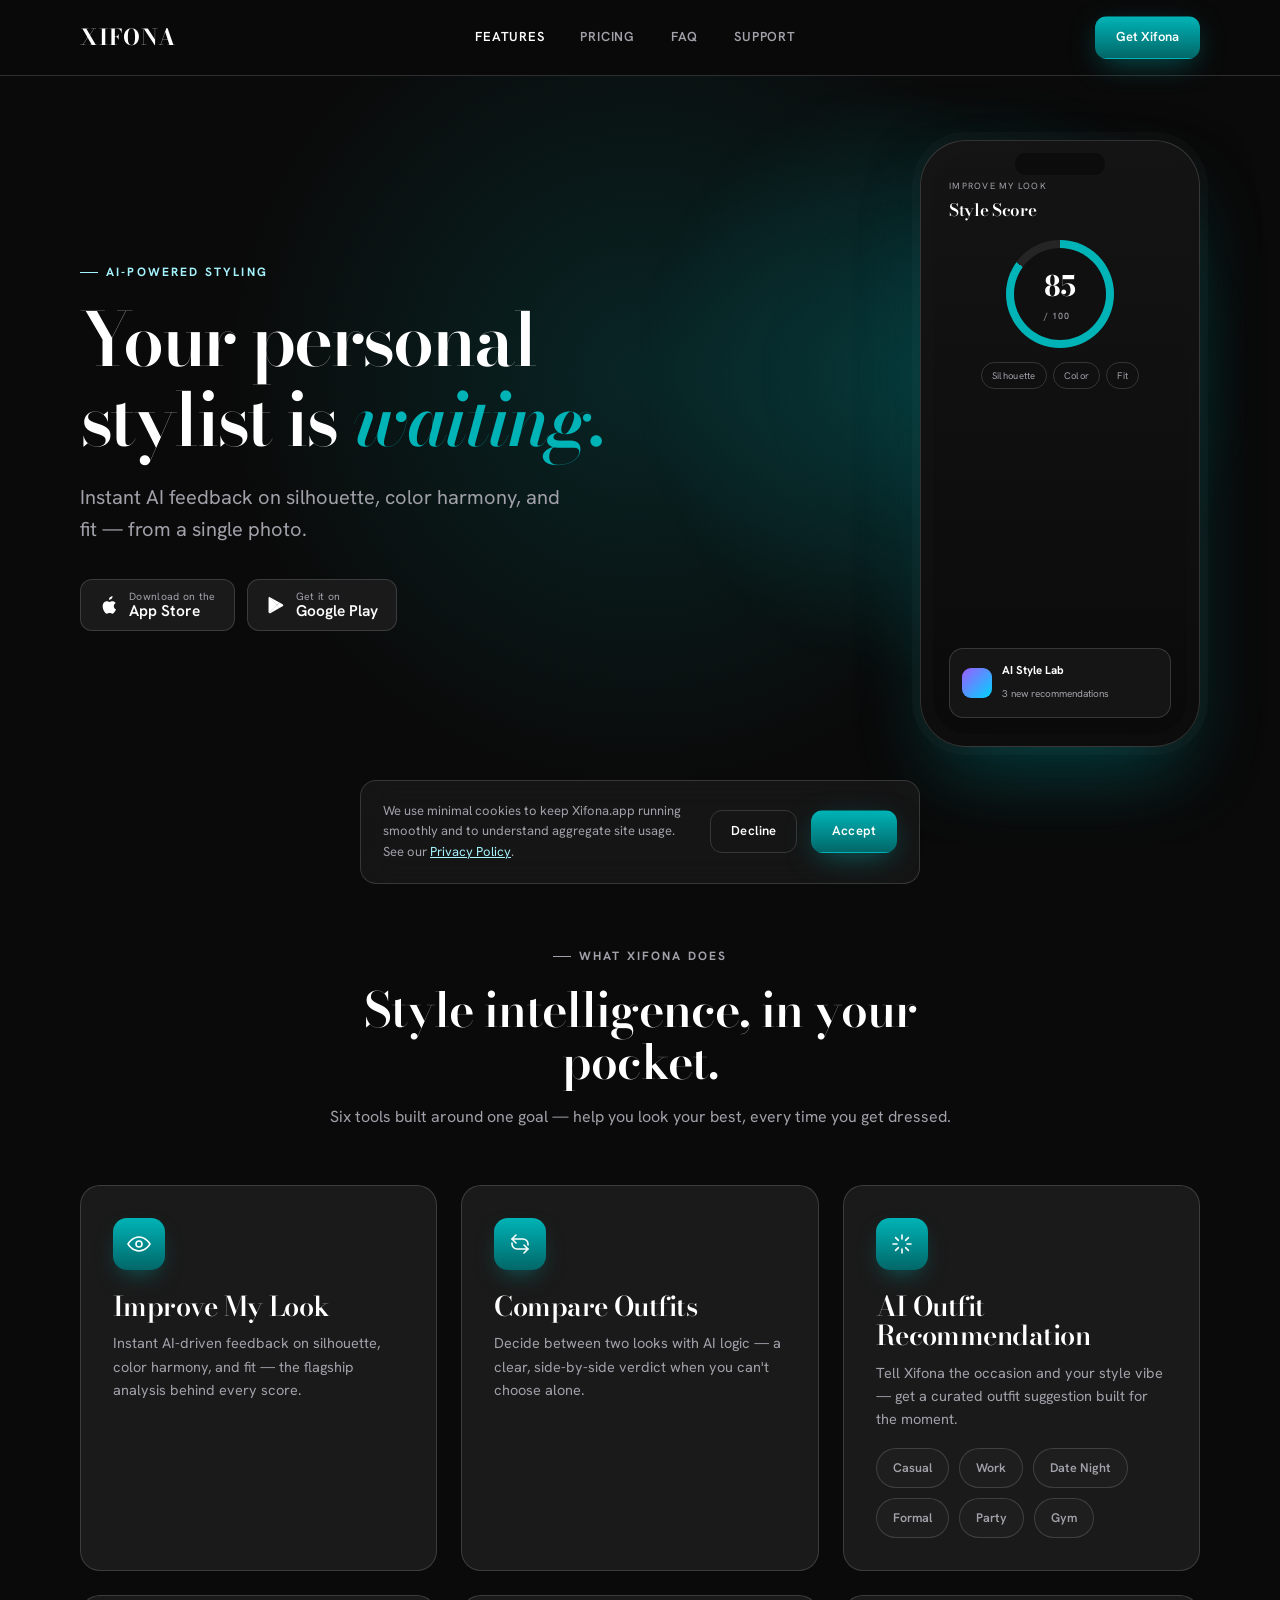
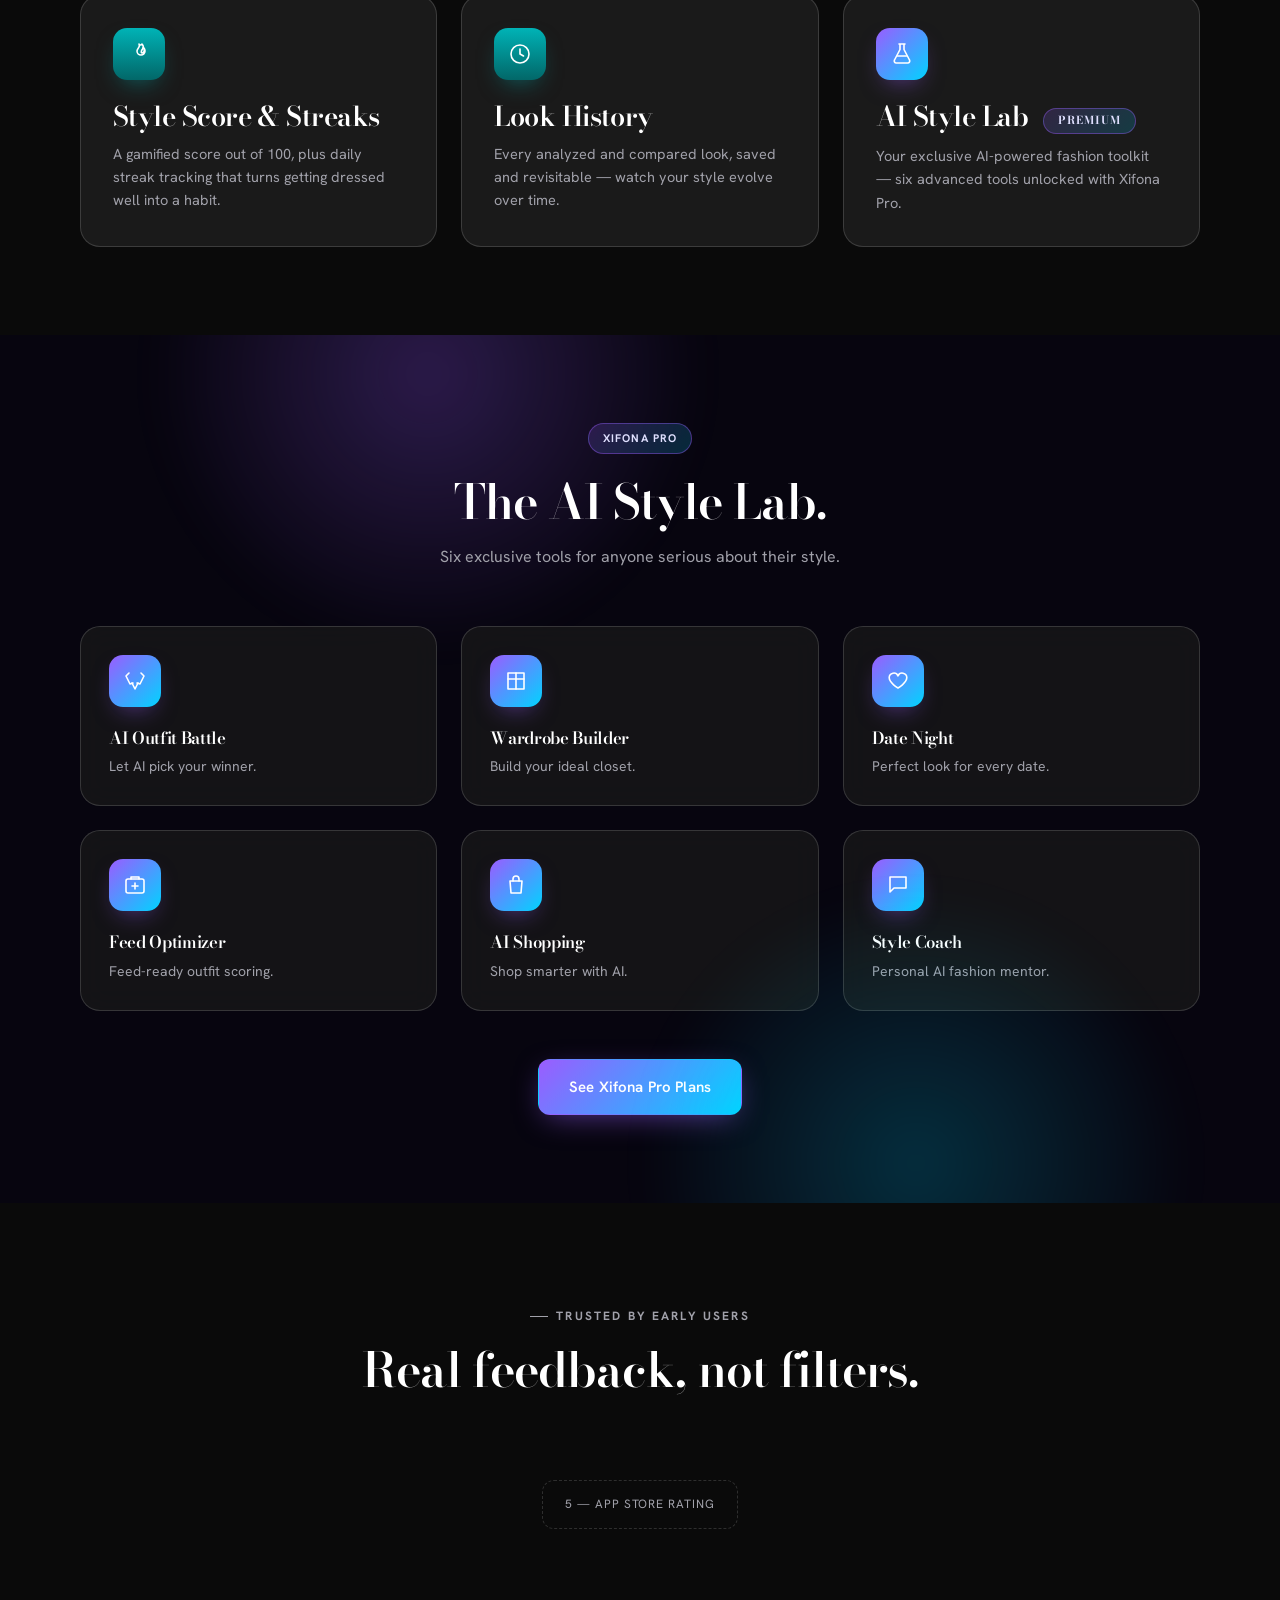
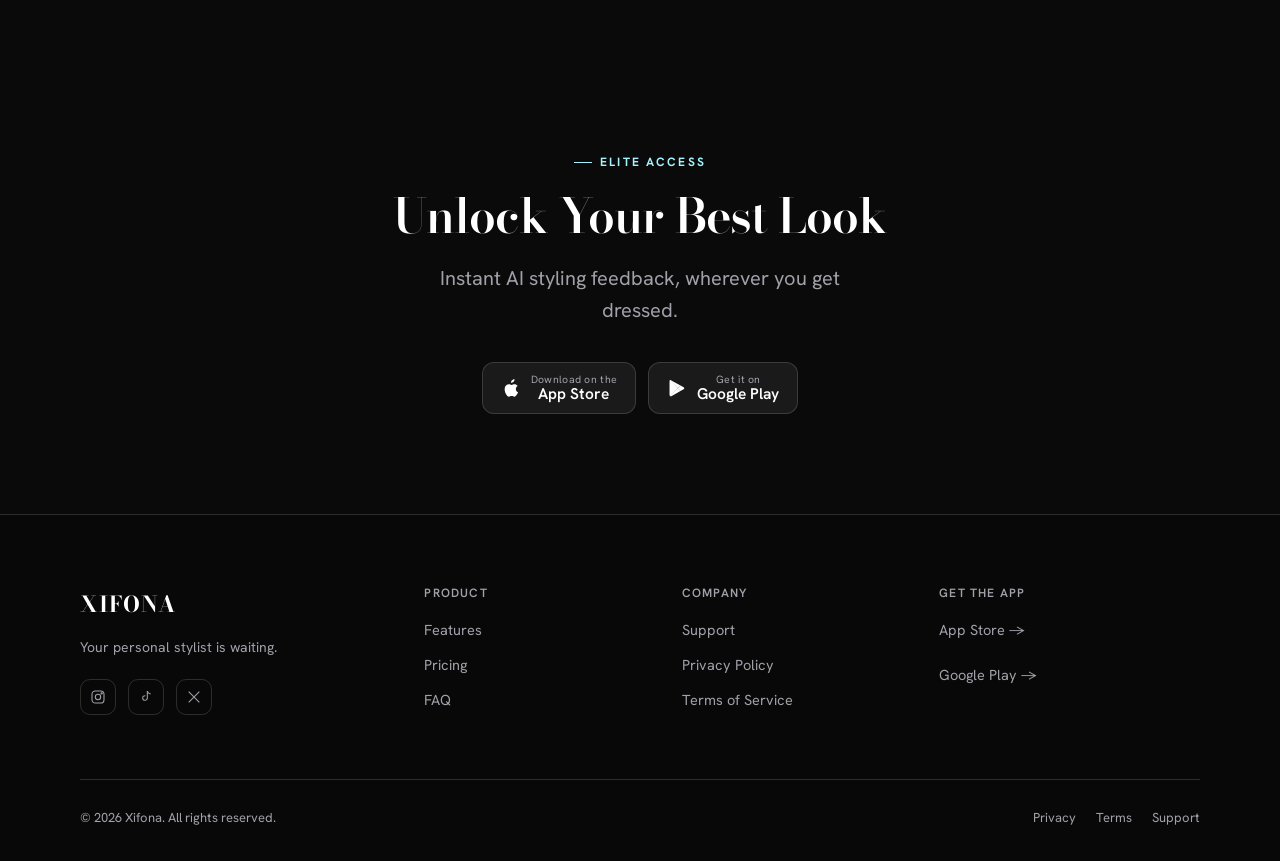
==== index.html @ 8d1175ef "first commit" ====
<!doctype html>
<html lang="en">
<head>
<meta charset="UTF-8">
<meta name="viewport" content="width=device-width, initial-scale=1">
<title>Xifona — Your AI Personal Stylist</title>
<meta name="description" content="Instant AI feedback on silhouette, color harmony, and fit — from a single photo. Compare outfits, get occasion-based recommendations, and unlock the AI Style Lab with Xifona.">
<link rel="canonical" href="https://www.xifona.app/">

<meta property="og:type" content="website">
<meta property="og:title" content="Xifona — Your AI Personal Stylist">
<meta property="og:description" content="Your personal stylist is waiting. Instant AI feedback on silhouette, color harmony, and fit — from a single photo.">
<meta property="og:url" content="https://www.xifona.app/">
<meta property="og:image" content="https://www.xifona.app/images/og-image.jpg">
<meta property="og:site_name" content="Xifona">
<meta name="twitter:card" content="summary_large_image">
<meta name="twitter:title" content="Xifona — Your AI Personal Stylist">
<meta name="twitter:description" content="Instant AI feedback on silhouette, color harmony, and fit — from a single photo.">
<meta name="twitter:image" content="https://www.xifona.app/images/og-image.jpg">

<link rel="icon" type="image/svg+xml" href="images/favicon.svg">
<link rel="manifest" href="site.webmanifest">
<meta name="theme-color" content="#0A0A0A">

<link rel="preconnect" href="https://fonts.googleapis.com">
<link rel="preconnect" href="https://fonts.gstatic.com" crossorigin>
<link href="https://fonts.googleapis.com/css2?family=Bodoni+Moda:ital,wght@0,500;0,600;0,700;1,500;1,600&amp;family=Hanken+Grotesk:wght@400;500;600;700&amp;display=swap" rel="stylesheet">
<link rel="stylesheet" href="css/style.css">

<!-- Analytics: set ANALYTICS_SNIPPET in .env, then run scripts/generate-config.js. -->
</head>
<body>
<a class="skip-link" href="#main">Skip to content</a>

<header class="site-header">
  <div class="container nav-inner">
    <a href="index.html" class="logo">XIFONA</a>
    <nav class="site-nav" aria-label="Primary">
      <a href="index.html#features" class="active">Features</a>
      <a href="pricing.html">Pricing</a>
      <a href="faq.html">FAQ</a>
      <a href="support.html">Support</a>
    </nav>
    <a href="pricing.html" class="btn btn-primary btn-small nav-cta">Get Xifona</a>
    <button class="nav-toggle" aria-label="Toggle menu" aria-expanded="false"><span></span></button>
  </div>
  <div class="mobile-menu" id="mobile-menu">
    <a href="index.html#features">Features</a>
    <a href="pricing.html">Pricing</a>
    <a href="faq.html">FAQ</a>
    <a href="support.html">Support</a>
    <a href="pricing.html" class="btn btn-primary btn-block">Get Xifona</a>
  </div>
</header>

<main id="main">

  <!-- HERO -->
  <section class="hero">
    <div class="container hero-grid">
      <div class="hero-copy">
        <p class="eyebrow">AI-Powered Styling</p>
        <h1>Your personal stylist is <em>waiting.</em></h1>
        <p class="lead">Instant AI feedback on silhouette, color harmony, and fit — from a single photo.</p>
        <div class="store-badges">
          <a href="[APP_STORE_URL]" data-cfg-href="APP_STORE_URL" class="store-badge" aria-label="Download on the App Store">
            <svg width="20" height="20" viewBox="0 0 24 24" fill="currentColor"><path d="M16.365 1.43c0 1.14-.416 2.06-1.25 2.94-.895.94-2.02 1.51-3.14 1.42-.144-1.09.37-2.24 1.19-3.06.83-.83 2.24-1.42 3.2-1.3zM20.5 17.24c-.44 1.02-.65 1.47-1.22 2.38-.79 1.26-1.9 2.83-3.28 2.85-1.23.02-1.55-.8-3.22-.79-1.67.01-2.02.81-3.25.79-1.38-.02-2.43-1.43-3.22-2.69-2.21-3.5-2.44-7.6-1.08-9.79.97-1.55 2.5-2.46 3.94-2.46 1.47 0 2.39.81 3.6.81 1.18 0 1.9-.81 3.6-.81 1.29 0 2.65.7 3.62 1.92-3.18 1.74-2.66 6.28.41 7.79z"/></svg>
            <span class="store-text"><small>Download on the</small><strong>App Store</strong></span>
          </a>
          <a href="[PLAY_STORE_URL]" data-cfg-href="PLAY_STORE_URL" class="store-badge" aria-label="Get it on Google Play">
            <svg width="20" height="20" viewBox="0 0 24 24" fill="currentColor"><path d="M3.6 2.3c-.35.35-.55.86-.55 1.5v16.4c0 .64.2 1.15.55 1.5l.1.09L13 12.5v-.3L3.7 2.21l-.1.09z"/><path d="M16.15 15.65l-3.15-3.15v-.3l3.15-3.15.07.04 3.73 2.12c1.07.6 1.07 1.6 0 2.2l-3.73 2.12-.07.12z"/><path d="M16.22 15.6L13 12.35 3.6 21.7c.35.37.93.42 1.58.05l11.04-6.15z"/><path d="M16.22 9.1L5.18 2.95c-.65-.37-1.23-.32-1.58.05l9.4 9.35 3.22-3.25z"/></svg>
            <span class="store-text"><small>Get it on</small><strong>Google Play</strong></span>
          </a>
        </div>
      </div>
      <div class="hero-visual">
        <div class="phone-glow"></div>
        <div class="phone-mock">
          <div class="phone-notch"></div>
          <div class="phone-screen">
            <p class="ps-label">Improve My Look</p>
            <h3 class="ps-title">Style Score</h3>
            <div class="score-ring">
              <div class="score-value">85<small>/ 100</small></div>
            </div>
            <div class="phone-tags">
              <span>Silhouette</span><span>Color</span><span>Fit</span>
            </div>
            <div class="phone-card-mini">
              <div class="chip-sm"></div>
              <div class="mini-text">
                <strong>AI Style Lab</strong>
                <span>3 new recommendations</span>
              </div>
            </div>
          </div>
        </div>
      </div>
    </div>
  </section>

  <!-- FEATURES -->
  <section id="features">
    <div class="container">
      <div class="section-head center">
        <p class="eyebrow muted" style="justify-content:center">What Xifona Does</p>
        <h2>Style intelligence, in your pocket.</h2>
        <p>Six tools built around one goal — help you look your best, every time you get dressed.</p>
      </div>

      <div class="grid cols-3">
        <div class="card reveal">
          <div class="chip" aria-hidden="true">
            <svg viewBox="0 0 24 24" fill="none" stroke="currentColor" stroke-width="1.6" stroke-linecap="round" stroke-linejoin="round"><path d="M1 12s4-7 11-7 11 7 11 7-4 7-11 7-11-7-11-7Z"/><circle cx="12" cy="12" r="3"/></svg>
          </div>
          <h3>Improve My Look</h3>
          <p>Instant AI-driven feedback on silhouette, color harmony, and fit — the flagship analysis behind every score.</p>
        </div>

        <div class="card reveal">
          <div class="chip" aria-hidden="true">
            <svg viewBox="0 0 24 24" fill="none" stroke="currentColor" stroke-width="1.6" stroke-linecap="round" stroke-linejoin="round"><path d="M8 3 4 7l4 4"/><path d="M4 7h11a5 5 0 0 1 5 5v1"/><path d="M16 21l4-4-4-4"/><path d="M20 17H9a5 5 0 0 1-5-5v-1"/></svg>
          </div>
          <h3>Compare Outfits</h3>
          <p>Decide between two looks with AI logic — a clear, side-by-side verdict when you can't choose alone.</p>
        </div>

        <div class="card reveal">
          <div class="chip" aria-hidden="true">
            <svg viewBox="0 0 24 24" fill="none" stroke="currentColor" stroke-width="1.6" stroke-linecap="round" stroke-linejoin="round"><path d="M12 3v4M12 17v4M3 12h4M17 12h4M5.6 5.6l2.8 2.8M15.6 15.6l2.8 2.8M5.6 18.4l2.8-2.8M15.6 8.4l2.8-2.8"/></svg>
          </div>
          <h3>AI Outfit Recommendation</h3>
          <p>Tell Xifona the occasion and your style vibe — get a curated outfit suggestion built for the moment.</p>
          <div class="pill-row">
            <span class="pill">Casual</span><span class="pill">Work</span><span class="pill">Date Night</span><span class="pill">Formal</span><span class="pill">Party</span><span class="pill">Gym</span>
          </div>
        </div>

        <div class="card reveal">
          <div class="chip" aria-hidden="true">
            <svg viewBox="0 0 24 24" fill="none" stroke="currentColor" stroke-width="1.6" stroke-linecap="round" stroke-linejoin="round"><path d="M12 2c2 3-2 4-2 7a4 4 0 0 0 8 0c0-1-.4-2-1-3 1 4-1 5-2 5s-1-2 .5-4c1-1.4 1-3.5-.5-5-1 1.5-3 1-3 0Z"/></svg>
          </div>
          <h3>Style Score &amp; Streaks</h3>
          <p>A gamified score out of 100, plus daily streak tracking that turns getting dressed well into a habit.</p>
        </div>

        <div class="card reveal">
          <div class="chip" aria-hidden="true">
            <svg viewBox="0 0 24 24" fill="none" stroke="currentColor" stroke-width="1.6" stroke-linecap="round" stroke-linejoin="round"><circle cx="12" cy="12" r="9"/><path d="M12 7v5l3.5 2"/></svg>
          </div>
          <h3>Look History</h3>
          <p>Every analyzed and compared look, saved and revisitable — watch your style evolve over time.</p>
        </div>

        <div class="card reveal">
          <div class="chip chip-premium" aria-hidden="true">
            <svg viewBox="0 0 24 24" fill="none" stroke="currentColor" stroke-width="1.6" stroke-linecap="round" stroke-linejoin="round"><path d="M9 2h6M10 2v5.5L4.5 18a2 2 0 0 0 1.8 3h11.4a2 2 0 0 0 1.8-3L14 7.5V2"/><path d="M7.5 14h9"/></svg>
          </div>
          <h3>AI Style Lab <span class="badge-pill" style="margin-left:8px;vertical-align:2px;">Premium</span></h3>
          <p>Your exclusive AI-powered fashion toolkit — six advanced tools unlocked with Xifona Pro.</p>
        </div>
      </div>
    </div>
  </section>

  <!-- STYLE LAB / PREMIUM TEASER -->
  <section class="section-void">
    <div class="container">
      <div class="section-head center">
        <span class="badge-pill">Xifona Pro</span>
        <h2 style="margin-top:22px;">The AI Style Lab.</h2>
        <p>Six exclusive tools for anyone serious about their style.</p>
      </div>

      <div class="grid cols-3">
        <div class="glass-card reveal">
          <div class="chip chip-premium" aria-hidden="true">
            <svg viewBox="0 0 24 24" fill="none" stroke="currentColor" stroke-width="1.6" stroke-linecap="round" stroke-linejoin="round"><path d="M6 4 3 7l4 8 3-1"/><path d="M18 4l3 3-4 8-3-1"/><path d="M9 14l3 6 3-6"/></svg>
          </div>
          <h4>AI Outfit Battle</h4>
          <p style="font-size:14px;margin-top:8px;">Let AI pick your winner.</p>
        </div>
        <div class="glass-card reveal">
          <div class="chip chip-premium" aria-hidden="true">
            <svg viewBox="0 0 24 24" fill="none" stroke="currentColor" stroke-width="1.6" stroke-linecap="round" stroke-linejoin="round"><path d="M4 4h16v16H4z"/><path d="M12 4v16M4 10h16"/></svg>
          </div>
          <h4>Wardrobe Builder</h4>
          <p style="font-size:14px;margin-top:8px;">Build your ideal closet.</p>
        </div>
        <div class="glass-card reveal">
          <div class="chip chip-premium" aria-hidden="true">
            <svg viewBox="0 0 24 24" fill="none" stroke="currentColor" stroke-width="1.6" stroke-linecap="round" stroke-linejoin="round"><path d="M20.8 8.6c0 5.4-8.8 10.4-8.8 10.4S3.2 14 3.2 8.6a4.6 4.6 0 0 1 8.8-1.8A4.6 4.6 0 0 1 20.8 8.6Z"/></svg>
          </div>
          <h4>Date Night</h4>
          <p style="font-size:14px;margin-top:8px;">Perfect look for every date.</p>
        </div>
        <div class="glass-card reveal">
          <div class="chip chip-premium" aria-hidden="true">
            <svg viewBox="0 0 24 24" fill="none" stroke="currentColor" stroke-width="1.6" stroke-linecap="round" stroke-linejoin="round"><rect x="3" y="6" width="18" height="14" rx="2"/><path d="M8 6V4h8v2M12 10v6M9 13h6"/></svg>
          </div>
          <h4>Feed Optimizer</h4>
          <p style="font-size:14px;margin-top:8px;">Feed-ready outfit scoring.</p>
        </div>
        <div class="glass-card reveal">
          <div class="chip chip-premium" aria-hidden="true">
            <svg viewBox="0 0 24 24" fill="none" stroke="currentColor" stroke-width="1.6" stroke-linecap="round" stroke-linejoin="round"><path d="M6 8h12l-1 12H7L6 8Z"/><path d="M9 8V6a3 3 0 0 1 6 0v2"/></svg>
          </div>
          <h4>AI Shopping</h4>
          <p style="font-size:14px;margin-top:8px;">Shop smarter with AI.</p>
        </div>
        <div class="glass-card reveal">
          <div class="chip chip-premium" aria-hidden="true">
            <svg viewBox="0 0 24 24" fill="none" stroke="currentColor" stroke-width="1.6" stroke-linecap="round" stroke-linejoin="round"><path d="M4 4h16v11H8l-4 4V4Z"/></svg>
          </div>
          <h4>Style Coach</h4>
          <p style="font-size:14px;margin-top:8px;">Personal AI fashion mentor.</p>
        </div>
      </div>

      <div class="text-center" style="margin-top:48px;">
        <a href="pricing.html" class="btn btn-premium">See Xifona Pro Plans</a>
      </div>
    </div>
  </section>

  <!-- SOCIAL PROOF -->
  <section>
    <div class="container">
      <div class="section-head center">
        <p class="eyebrow muted" style="justify-content:center">Trusted By Early Users</p>
        <h2>Real feedback, not filters.</h2>
      </div>
      <div class="proof-strip">
        <div class="proof-placeholder" data-cfg-hide-if-empty="RATING"><span data-cfg-text="RATING">[RATING]</span> — App Store rating</div>
        <div class="proof-placeholder" data-cfg-hide-if-empty="PRESS_LOGOS"><span data-cfg-text="PRESS_LOGOS">[PRESS_LOGOS]</span> — as featured in</div>
        <div class="proof-placeholder" data-cfg-hide-if-empty="TESTIMONIALS"><span data-cfg-text="TESTIMONIALS">[TESTIMONIALS]</span> — coming soon</div>
      </div>
    </div>
  </section>

  <!-- FINAL CTA -->
  <section class="cta-band">
    <div class="container">
      <p class="eyebrow" style="justify-content:center">Elite Access</p>
      <h2>Unlock Your Best Look</h2>
      <p class="lead">Instant AI styling feedback, wherever you get dressed.</p>
      <div class="store-badges">
        <a href="[APP_STORE_URL]" data-cfg-href="APP_STORE_URL" class="store-badge" aria-label="Download on the App Store">
          <svg width="20" height="20" viewBox="0 0 24 24" fill="currentColor"><path d="M16.365 1.43c0 1.14-.416 2.06-1.25 2.94-.895.94-2.02 1.51-3.14 1.42-.144-1.09.37-2.24 1.19-3.06.83-.83 2.24-1.42 3.2-1.3zM20.5 17.24c-.44 1.02-.65 1.47-1.22 2.38-.79 1.26-1.9 2.83-3.28 2.85-1.23.02-1.55-.8-3.22-.79-1.67.01-2.02.81-3.25.79-1.38-.02-2.43-1.43-3.22-2.69-2.21-3.5-2.44-7.6-1.08-9.79.97-1.55 2.5-2.46 3.94-2.46 1.47 0 2.39.81 3.6.81 1.18 0 1.9-.81 3.6-.81 1.29 0 2.65.7 3.62 1.92-3.18 1.74-2.66 6.28.41 7.79z"/></svg>
          <span class="store-text"><small>Download on the</small><strong>App Store</strong></span>
        </a>
        <a href="[PLAY_STORE_URL]" data-cfg-href="PLAY_STORE_URL" class="store-badge" aria-label="Get it on Google Play">
          <svg width="20" height="20" viewBox="0 0 24 24" fill="currentColor"><path d="M3.6 2.3c-.35.35-.55.86-.55 1.5v16.4c0 .64.2 1.15.55 1.5l.1.09L13 12.5v-.3L3.7 2.21l-.1.09z"/><path d="M16.15 15.65l-3.15-3.15v-.3l3.15-3.15.07.04 3.73 2.12c1.07.6 1.07 1.6 0 2.2l-3.73 2.12-.07.12z"/><path d="M16.22 15.6L13 12.35 3.6 21.7c.35.37.93.42 1.58.05l11.04-6.15z"/><path d="M16.22 9.1L5.18 2.95c-.65-.37-1.23-.32-1.58.05l9.4 9.35 3.22-3.25z"/></svg>
          <span class="store-text"><small>Get it on</small><strong>Google Play</strong></span>
        </a>
      </div>
    </div>
  </section>

</main>

<footer class="site-footer">
  <div class="container">
    <div class="footer-grid">
      <div class="footer-brand">
        <span class="logo">XIFONA</span>
        <p>Your personal stylist is waiting.</p>
        <div class="social-icons">
          <a href="[INSTAGRAM_URL]" data-cfg-href="INSTAGRAM_URL" aria-label="Instagram"><svg width="16" height="16" viewBox="0 0 24 24" fill="none" stroke="currentColor" stroke-width="1.6"><rect x="3" y="3" width="18" height="18" rx="5"/><circle cx="12" cy="12" r="4"/><circle cx="17.5" cy="6.5" r="1"/></svg></a>
          <a href="[TIKTOK_URL]" data-cfg-href="TIKTOK_URL" aria-label="TikTok"><svg width="16" height="16" viewBox="0 0 24 24" fill="none" stroke="currentColor" stroke-width="1.6"><path d="M14 3v10.5a3.5 3.5 0 1 1-3-3.46"/><path d="M14 3c.5 2.5 2 4 5 4.5"/></svg></a>
          <a href="[X_URL]" data-cfg-href="X_URL" aria-label="X"><svg width="16" height="16" viewBox="0 0 24 24" fill="none" stroke="currentColor" stroke-width="1.6"><path d="M4 4l16 16M20 4 4 20"/></svg></a>
        </div>
      </div>
      <div class="footer-col">
        <h4>Product</h4>
        <a href="index.html#features">Features</a>
        <a href="pricing.html">Pricing</a>
        <a href="faq.html">FAQ</a>
      </div>
      <div class="footer-col">
        <h4>Company</h4>
        <a href="support.html">Support</a>
        <a href="privacy.html">Privacy Policy</a>
        <a href="terms.html">Terms of Service</a>
      </div>
      <div class="footer-col">
        <h4>Get The App</h4>
        <div class="footer-store">
          <a href="[APP_STORE_URL]" data-cfg-href="APP_STORE_URL">App Store &rarr;</a>
          <a href="[PLAY_STORE_URL]" data-cfg-href="PLAY_STORE_URL">Google Play &rarr;</a>
        </div>
      </div>
    </div>
    <div class="footer-bottom">
      <p>&copy; 2026 Xifona. All rights reserved.</p>
      <div class="footer-legal-links">
        <a href="privacy.html">Privacy</a>
        <a href="terms.html">Terms</a>
        <a href="support.html">Support</a>
      </div>
    </div>
  </div>
</footer>

<div class="cookie-banner" role="dialog" aria-label="Cookie consent">
  <p>We use minimal cookies to keep Xifona.app running smoothly and to understand aggregate site usage. See our <a href="privacy.html" style="color:var(--accent-cyan);text-decoration:underline;">Privacy Policy</a>.</p>
  <div class="btn-row">
    <button class="btn btn-ghost btn-small" data-cookie-action="declined">Decline</button>
    <button class="btn btn-primary btn-small" data-cookie-action="accepted">Accept</button>
  </div>
</div>

<script src="js/config.js"></script>
<script src="js/main.js"></script>
</body>
</html>
---- css/style.css ----
/* ==========================================================================
   Xifona — design tokens
   ========================================================================== */
:root {
  --bg: #0A0A0A;
  --surface: #1A1A1A;
  --surface-high: #2A2A2A;
  --text-primary: #FFFFFF;
  --text-secondary: #A1A1AA;
  --accent-cyan: #A5F3FC;
  --accent-silver: #C0C0C4;
  --tertiary: #E0E0FF;
  --border: rgba(255, 255, 255, 0.15);
  --error: #FFB4AB;
  --glass: rgba(26, 26, 26, 0.70);
  --btn-start: #00B3B6;
  --btn-end: #026768;
  --neon-purple: #9B5CFF;
  --electric-blue: #00D4FF;
  --deep-void: #07050F;

  --font-display: "Bodoni Moda", "Times New Roman", serif;
  --font-body: "Hanken Grotesk", -apple-system, BlinkMacSystemFont, "Segoe UI", sans-serif;

  --radius-card: 20px;
  --radius-btn: 12px;
  --radius-chip: 14px;

  --container-max: 1200px;
  --header-h: 76px;
}

/* ==========================================================================
   Reset
   ========================================================================== */
*, *::before, *::after { box-sizing: border-box; }
html { scroll-behavior: smooth; }
body, h1, h2, h3, h4, p, figure, blockquote, dl, dd, ul, ol { margin: 0; }
ul[class], ol[class] { list-style: none; padding: 0; }
img, picture, svg { display: block; max-width: 100%; }
input, button, textarea, select { font: inherit; color: inherit; }
button { cursor: pointer; }
a { color: inherit; text-decoration: none; }

@media (prefers-reduced-motion: reduce) {
  html { scroll-behavior: auto; }
  *, *::before, *::after {
    animation-duration: 0.01ms !important;
    animation-iteration-count: 1 !important;
    transition-duration: 0.01ms !important;
    scroll-behavior: auto !important;
  }
}

body {
  background: var(--bg);
  color: var(--text-primary);
  font-family: var(--font-body);
  font-size: 16px;
  line-height: 1.6;
  -webkit-font-smoothing: antialiased;
  overflow-x: hidden;
}

::selection { background: var(--btn-start); color: #05130f; }

a:focus-visible,
button:focus-visible,
input:focus-visible,
textarea:focus-visible {
  outline: 2px solid var(--accent-cyan);
  outline-offset: 3px;
  border-radius: 4px;
}

.container {
  width: 100%;
  max-width: var(--container-max);
  margin-inline: auto;
  padding-inline: 24px;
}

@media (min-width: 768px) {
  .container { padding-inline: 40px; }
}

.visually-hidden {
  position: absolute;
  width: 1px; height: 1px;
  padding: 0; margin: -1px;
  overflow: hidden;
  clip: rect(0, 0, 0, 0);
  white-space: nowrap;
  border: 0;
}

.skip-link {
  position: absolute;
  left: 16px; top: -60px;
  background: var(--surface-high);
  color: var(--text-primary);
  padding: 10px 18px;
  border-radius: 8px;
  z-index: 1000;
  transition: top 0.2s ease;
}
.skip-link:focus { top: 16px; }

/* ==========================================================================
   Typography
   ========================================================================== */
h1, h2, h3, h4 {
  font-family: var(--font-display);
  font-weight: 600;
  line-height: 1.08;
  letter-spacing: -0.02em;
  color: var(--text-primary);
}

h1 { font-size: clamp(2.6rem, 6vw, 4.6rem); letter-spacing: -0.03em; }
h2 { font-size: clamp(2rem, 4.2vw, 3rem); }
h3 { font-size: clamp(1.3rem, 2.2vw, 1.7rem); font-weight: 600; }
h4 { font-size: 1.05rem; font-weight: 600; }

em, i.italic { font-style: italic; color: var(--btn-start); }

p { color: var(--text-secondary); }
p.lead { font-size: clamp(1.05rem, 1.6vw, 1.25rem); color: var(--text-secondary); }

.eyebrow {
  display: inline-flex;
  align-items: center;
  gap: 8px;
  font-family: var(--font-body);
  font-size: 12px;
  font-weight: 700;
  letter-spacing: 0.18em;
  text-transform: uppercase;
  color: var(--accent-cyan);
  margin-bottom: 18px;
}
.eyebrow::before {
  content: "";
  width: 18px; height: 1px;
  background: var(--accent-cyan);
  display: inline-block;
}
.eyebrow.muted { color: var(--text-secondary); }
.eyebrow.muted::before { background: var(--text-secondary); }

.section-head { max-width: 640px; margin-bottom: 56px; }
.section-head.center { margin-inline: auto; text-align: center; }
.section-head p { margin-top: 16px; }

/* ==========================================================================
   Buttons
   ========================================================================== */
.btn {
  display: inline-flex;
  align-items: center;
  justify-content: center;
  gap: 8px;
  padding: 15px 30px;
  border-radius: var(--radius-btn);
  font-family: var(--font-body);
  font-weight: 600;
  font-size: 15px;
  letter-spacing: 0.01em;
  border: 1px solid transparent;
  transition: transform 0.2s ease, box-shadow 0.2s ease, background 0.2s ease, border-color 0.2s ease;
  white-space: nowrap;
}

.btn-primary {
  background: linear-gradient(180deg, var(--btn-start) 0%, var(--btn-end) 100%);
  color: #FFFFFF;
  box-shadow: 0 8px 30px -8px rgba(0, 179, 182, 0.55);
}
.btn-primary:hover { transform: translateY(-2px); box-shadow: 0 12px 36px -6px rgba(0, 179, 182, 0.7); }

.btn-ghost {
  background: transparent;
  border-color: var(--border);
  color: var(--text-primary);
}
.btn-ghost:hover { border-color: var(--accent-silver); background: rgba(255,255,255,0.04); }

.btn-premium {
  background: linear-gradient(135deg, var(--neon-purple) 0%, var(--electric-blue) 100%);
  color: #FFFFFF;
  box-shadow: 0 8px 30px -8px rgba(155, 92, 255, 0.55);
}
.btn-premium:hover { transform: translateY(-2px); box-shadow: 0 12px 36px -6px rgba(0, 212, 255, 0.6); }

.btn-small { padding: 10px 20px; font-size: 13px; }
.btn-block { width: 100%; }

.btn-row {
  display: flex;
  flex-wrap: wrap;
  gap: 14px;
  align-items: center;
}

/* Store badges */
.store-badges {
  display: flex;
  flex-wrap: wrap;
  gap: 12px;
  margin-top: 8px;
}
.store-badge {
  display: inline-flex;
  align-items: center;
  gap: 10px;
  padding: 10px 18px;
  background: var(--surface);
  border: 1px solid var(--border);
  border-radius: 12px;
  transition: border-color 0.2s ease, transform 0.2s ease;
}
.store-badge:hover { border-color: var(--accent-silver); transform: translateY(-2px); }
.store-badge svg { flex-shrink: 0; }
.store-badge .store-text { display: flex; flex-direction: column; line-height: 1.15; }
.store-badge .store-text small { font-size: 10.5px; color: var(--text-secondary); letter-spacing: 0.03em; }
.store-badge .store-text strong { font-size: 15.5px; font-weight: 600; font-family: var(--font-body); color: var(--text-primary); }

/* ==========================================================================
   Header / Nav
   ========================================================================== */
.site-header {
  position: sticky;
  top: 0;
  z-index: 500;
  height: var(--header-h);
  display: flex;
  align-items: center;
  background: rgba(10, 10, 10, 0.72);
  backdrop-filter: blur(16px) saturate(140%);
  -webkit-backdrop-filter: blur(16px) saturate(140%);
  border-bottom: 1px solid var(--border);
}

.nav-inner {
  display: flex;
  align-items: center;
  justify-content: space-between;
  gap: 24px;
}

.logo {
  font-family: var(--font-display);
  font-size: 22px;
  font-weight: 700;
  letter-spacing: 0.04em;
  color: var(--text-primary);
}

.site-nav {
  display: none;
  align-items: center;
  gap: 36px;
}
.site-nav a {
  font-size: 13px;
  font-weight: 600;
  letter-spacing: 0.06em;
  text-transform: uppercase;
  color: var(--text-secondary);
  transition: color 0.2s ease;
}
.site-nav a:hover, .site-nav a.active { color: var(--text-primary); }

.nav-cta { display: none; }

.nav-toggle {
  display: flex;
  align-items: center;
  justify-content: center;
  width: 40px; height: 40px;
  background: transparent;
  border: 1px solid var(--border);
  border-radius: 10px;
  position: relative;
}
.nav-toggle span,
.nav-toggle span::before,
.nav-toggle span::after {
  content: "";
  display: block;
  width: 18px; height: 1.5px;
  background: var(--text-primary);
  position: relative;
  transition: transform 0.25s ease, opacity 0.25s ease;
}
.nav-toggle span::before { position: absolute; top: -6px; }
.nav-toggle span::after { position: absolute; top: 6px; }
.nav-toggle[aria-expanded="true"] span { background: transparent; }
.nav-toggle[aria-expanded="true"] span::before { transform: translateY(6px) rotate(45deg); }
.nav-toggle[aria-expanded="true"] span::after { transform: translateY(-6px) rotate(-45deg); }

.mobile-menu {
  position: fixed;
  inset: var(--header-h) 0 0 0;
  background: rgba(10, 10, 10, 0.98);
  backdrop-filter: blur(20px);
  z-index: 490;
  display: flex;
  flex-direction: column;
  padding: 32px 24px;
  gap: 8px;
  transform: translateY(-8px);
  opacity: 0;
  pointer-events: none;
  transition: opacity 0.25s ease, transform 0.25s ease;
}
.mobile-menu.open { opacity: 1; transform: translateY(0); pointer-events: auto; }
.mobile-menu a {
  padding: 16px 4px;
  border-bottom: 1px solid var(--border);
  font-size: 17px;
  font-weight: 600;
  color: var(--text-primary);
}
.mobile-menu .btn { margin-top: 20px; }

@media (min-width: 900px) {
  .site-nav { display: flex; }
  .nav-cta { display: inline-flex; }
  .nav-toggle { display: none; }
  .mobile-menu { display: none; }
}

/* ==========================================================================
   Hero
   ========================================================================== */
.hero {
  position: relative;
  padding: 64px 0 96px;
  overflow: hidden;
}
.hero::before {
  content: "";
  position: absolute;
  top: -20%; left: 50%;
  width: 900px; height: 900px;
  transform: translateX(-50%);
  background: radial-gradient(circle, rgba(0, 179, 182, 0.16) 0%, rgba(0, 179, 182, 0) 65%);
  pointer-events: none;
}

.hero-grid {
  position: relative;
  display: grid;
  gap: 56px;
  align-items: center;
}

.hero-copy h1 { margin-bottom: 22px; }
.hero-copy p.lead { max-width: 480px; margin-bottom: 34px; }

.hero-visual { position: relative; display: flex; justify-content: center; }

@media (min-width: 960px) {
  .hero-grid { grid-template-columns: 1fr 0.9fr; gap: 40px; }
  .hero-visual { justify-content: flex-end; }
}

/* Phone mockup */
.phone-mock {
  position: relative;
  width: 280px;
  aspect-ratio: 9 / 19.5;
  background: linear-gradient(160deg, #151515, #0c0c0c);
  border-radius: 46px;
  border: 1px solid var(--border);
  padding: 12px;
  box-shadow:
    0 0 0 8px rgba(255,255,255,0.02),
    0 40px 80px -20px rgba(0, 179, 182, 0.35),
    0 20px 60px -10px rgba(0,0,0,0.6);
}
.phone-mock .phone-notch {
  position: absolute;
  top: 12px; left: 50%;
  transform: translateX(-50%);
  width: 90px; height: 22px;
  background: #0c0c0c;
  border-radius: 14px;
  z-index: 3;
}
.phone-screen {
  width: 100%; height: 100%;
  background: linear-gradient(180deg, #141414 0%, #0a0a0a 100%);
  border-radius: 34px;
  overflow: hidden;
  position: relative;
  display: flex;
  flex-direction: column;
  padding: 26px 16px 16px;
}
.phone-screen .ps-label {
  font-size: 9px;
  letter-spacing: 0.14em;
  text-transform: uppercase;
  color: var(--text-secondary);
  margin-bottom: 8px;
}
.phone-screen .ps-title {
  font-family: var(--font-display);
  font-size: 17px;
  margin-bottom: 14px;
}
.score-ring {
  width: 108px; height: 108px;
  border-radius: 50%;
  margin: 6px auto 14px;
  display: flex;
  align-items: center;
  justify-content: center;
  background: conic-gradient(var(--btn-start) 0deg 306deg, rgba(255,255,255,0.08) 306deg 360deg);
  position: relative;
}
.score-ring::before {
  content: "";
  position: absolute;
  inset: 8px;
  border-radius: 50%;
  background: #101010;
}
.score-ring .score-value {
  position: relative;
  font-family: var(--font-display);
  font-size: 28px;
  font-weight: 700;
  z-index: 2;
}
.score-ring .score-value small { display: block; font-family: var(--font-body); font-size: 9px; color: var(--text-secondary); font-weight: 500; letter-spacing: 0.1em; }
.phone-tags { display: flex; gap: 6px; flex-wrap: wrap; justify-content: center; margin-bottom: 14px; }
.phone-tags span {
  font-size: 9.5px;
  padding: 5px 10px;
  border-radius: 999px;
  border: 1px solid var(--border);
  color: var(--text-secondary);
  letter-spacing: 0.03em;
}
.phone-card-mini {
  margin-top: auto;
  background: var(--glass);
  border: 1px solid var(--border);
  border-radius: 14px;
  padding: 12px;
  display: flex;
  align-items: center;
  gap: 10px;
}
.phone-card-mini .chip-sm {
  width: 30px; height: 30px;
  border-radius: 9px;
  background: linear-gradient(135deg, var(--neon-purple), var(--electric-blue));
  flex-shrink: 0;
}
.phone-card-mini .mini-text strong { display: block; font-size: 11.5px; }
.phone-card-mini .mini-text span { font-size: 10px; color: var(--text-secondary); }

.phone-glow {
  position: absolute;
  inset: -40px;
  background: radial-gradient(circle at 50% 40%, rgba(0, 179, 182, 0.25), transparent 60%);
  filter: blur(10px);
  z-index: -1;
}

/* ==========================================================================
   Icon chips
   ========================================================================== */
.chip {
  width: 52px; height: 52px;
  border-radius: var(--radius-chip);
  display: flex;
  align-items: center;
  justify-content: center;
  background: linear-gradient(180deg, var(--btn-start) 0%, var(--btn-end) 100%);
  color: #fff;
  margin-bottom: 22px;
  box-shadow: 0 10px 24px -10px rgba(0, 179, 182, 0.55);
}
.chip svg { width: 24px; height: 24px; }
.chip.chip-premium {
  background: linear-gradient(135deg, var(--neon-purple) 0%, var(--electric-blue) 100%);
  box-shadow: 0 10px 24px -10px rgba(155, 92, 255, 0.55);
}

/* ==========================================================================
   Cards / Sections
   ========================================================================== */
section { padding: 88px 0; }

.card {
  background: var(--surface);
  border: 1px solid var(--border);
  border-radius: var(--radius-card);
  padding: 32px;
  height: 100%;
  transition: border-color 0.25s ease, transform 0.25s ease, background 0.25s ease;
}
.card:hover { border-color: rgba(255,255,255,0.28); transform: translateY(-4px); background: var(--surface-high); }
.card h3 { margin-bottom: 10px; }
.card p { font-size: 14.5px; }

.grid {
  display: grid;
  gap: 24px;
  grid-template-columns: 1fr;
}
@media (min-width: 640px) { .grid.cols-2 { grid-template-columns: repeat(2, 1fr); } }
@media (min-width: 960px) {
  .grid.cols-3 { grid-template-columns: repeat(3, 1fr); }
  .grid.cols-4 { grid-template-columns: repeat(4, 1fr); }
}

.section-alt { background: linear-gradient(180deg, rgba(255,255,255,0.015), transparent); border-top: 1px solid var(--border); border-bottom: 1px solid var(--border); }

/* Premium / deep void section */
.section-void {
  position: relative;
  background: var(--deep-void);
  overflow: hidden;
}
.section-void::before {
  content: "";
  position: absolute;
  top: -30%; left: 10%;
  width: 600px; height: 600px;
  background: radial-gradient(circle, rgba(155, 92, 255, 0.25), transparent 65%);
  filter: blur(20px);
}
.section-void::after {
  content: "";
  position: absolute;
  bottom: -30%; right: 5%;
  width: 600px; height: 600px;
  background: radial-gradient(circle, rgba(0, 212, 255, 0.2), transparent 65%);
  filter: blur(20px);
}
.section-void .container { position: relative; }

.glass-card {
  background: var(--glass);
  border: 1px solid var(--border);
  border-radius: var(--radius-card);
  padding: 28px;
  backdrop-filter: blur(14px);
  -webkit-backdrop-filter: blur(14px);
}

.badge-pill {
  display: inline-flex;
  align-items: center;
  gap: 6px;
  padding: 6px 14px;
  border-radius: 999px;
  font-size: 11px;
  font-weight: 700;
  letter-spacing: 0.1em;
  text-transform: uppercase;
  background: linear-gradient(135deg, rgba(155,92,255,0.18), rgba(0,212,255,0.18));
  border: 1px solid rgba(155,92,255,0.4);
  color: var(--tertiary);
}

/* ==========================================================================
   Occasion / style-vibe pills (feature: AI Outfit Recommendation)
   ========================================================================== */
.pill-row { display: flex; flex-wrap: wrap; gap: 10px; margin-top: 18px; }
.pill {
  padding: 9px 16px;
  border-radius: 999px;
  border: 1px solid var(--border);
  font-size: 12.5px;
  font-weight: 600;
  color: var(--text-secondary);
  background: rgba(255,255,255,0.02);
}

/* ==========================================================================
   Testimonials / social proof
   ========================================================================== */
.proof-strip {
  display: flex;
  flex-wrap: wrap;
  align-items: center;
  justify-content: center;
  gap: 40px;
  padding: 28px 0;
}
.proof-placeholder {
  border: 1px dashed var(--border);
  border-radius: 12px;
  padding: 14px 22px;
  font-size: 12px;
  letter-spacing: 0.08em;
  text-transform: uppercase;
  color: var(--text-secondary);
}

/* ==========================================================================
   Pricing
   ========================================================================== */
.pricing-hero { text-align: center; padding-bottom: 40px; }
.price-card {
  max-width: 480px;
  margin: 0 auto;
  background: linear-gradient(180deg, var(--surface) 0%, var(--surface) 100%);
  border: 1px solid rgba(0, 179, 182, 0.4);
  border-radius: 24px;
  padding: 40px 36px;
  text-align: center;
  position: relative;
  box-shadow: 0 0 0 1px rgba(0,179,182,0.08), 0 30px 80px -30px rgba(0, 179, 182, 0.4);
}
.price-card .plan-name { font-family: var(--font-display); font-size: 1.6rem; margin-bottom: 6px; }
.price-card .plan-price { font-family: var(--font-display); font-size: 3.2rem; font-weight: 700; margin: 18px 0 4px; }
.price-card .plan-price span { font-family: var(--font-body); font-size: 15px; color: var(--text-secondary); font-weight: 500; }
.price-card .plan-trial { color: var(--accent-cyan); font-size: 13px; font-weight: 600; letter-spacing: 0.04em; text-transform: uppercase; margin-bottom: 28px; }
.price-card .btn { width: 100%; margin-top: 8px; }
.price-note { text-align: center; color: var(--text-secondary); font-size: 13px; margin-top: 18px; }

.compare-table-wrap { overflow-x: auto; margin-top: 64px; border-radius: var(--radius-card); border: 1px solid var(--border); }
table.compare-table { width: 100%; border-collapse: collapse; min-width: 560px; background: var(--surface); }
table.compare-table th, table.compare-table td {
  padding: 18px 20px;
  text-align: center;
  border-bottom: 1px solid var(--border);
  font-size: 14.5px;
}
table.compare-table th:first-child, table.compare-table td:first-child { text-align: left; color: var(--text-primary); font-weight: 500; }
table.compare-table thead th {
  font-family: var(--font-display);
  font-size: 1.05rem;
  font-weight: 600;
  padding-top: 24px;
  padding-bottom: 20px;
}
table.compare-table thead th.col-pro { color: var(--btn-start); background: rgba(0,179,182,0.06); }
table.compare-table tbody td.col-pro { background: rgba(0,179,182,0.05); }
table.compare-table tbody tr:last-child td { border-bottom: none; }
.check { color: var(--btn-start); font-weight: 700; }
.dash { color: var(--text-secondary); }

/* ==========================================================================
   FAQ accordion
   ========================================================================== */
.faq-list { max-width: 780px; margin: 0 auto; display: flex; flex-direction: column; gap: 12px; }
.faq-item {
  background: var(--surface);
  border: 1px solid var(--border);
  border-radius: 16px;
  overflow: hidden;
}
.faq-question {
  width: 100%;
  display: flex;
  align-items: center;
  justify-content: space-between;
  gap: 16px;
  padding: 22px 24px;
  background: transparent;
  border: none;
  text-align: left;
  font-family: var(--font-body);
  font-weight: 600;
  font-size: 16px;
  color: var(--text-primary);
}
.faq-question .plus { flex-shrink: 0; width: 20px; height: 20px; position: relative; }
.faq-question .plus::before, .faq-question .plus::after {
  content: "";
  position: absolute;
  background: var(--accent-cyan);
  transition: transform 0.25s ease;
}
.faq-question .plus::before { top: 9px; left: 0; width: 20px; height: 1.5px; }
.faq-question .plus::after { left: 9px; top: 0; width: 1.5px; height: 20px; }
.faq-item.open .faq-question .plus::after { transform: rotate(90deg); opacity: 0; }
.faq-answer {
  max-height: 0;
  overflow: hidden;
  transition: max-height 0.3s ease;
}
.faq-answer-inner { padding: 0 24px 22px; }
.faq-answer-inner p { font-size: 14.5px; }
.faq-item.open .faq-answer { max-height: 400px; }

/* ==========================================================================
   Legal pages
   ========================================================================== */
.legal-page { padding: 72px 0 100px; }
.legal-meta { color: var(--text-secondary); font-size: 13px; margin-bottom: 40px; letter-spacing: 0.03em; }
.legal-content { max-width: 760px; }
.legal-content h2 { font-size: 1.4rem; margin-top: 44px; margin-bottom: 14px; }
.legal-content h2:first-child { margin-top: 0; }
.legal-content p { margin-bottom: 14px; font-size: 15px; }
.legal-content ul { margin: 0 0 14px; padding-left: 20px; list-style: disc; }
.legal-content li { color: var(--text-secondary); font-size: 15px; margin-bottom: 8px; }
.legal-content a { color: var(--accent-cyan); text-decoration: underline; text-underline-offset: 3px; }
.legal-toc {
  display: flex;
  flex-wrap: wrap;
  gap: 10px;
  margin-bottom: 48px;
  padding: 20px;
  background: var(--surface);
  border: 1px solid var(--border);
  border-radius: 16px;
}
.legal-toc a { font-size: 12.5px; color: var(--text-secondary); padding: 6px 12px; border-radius: 999px; border: 1px solid var(--border); }
.legal-toc a:hover { color: var(--text-primary); border-color: var(--accent-silver); }

/* ==========================================================================
   Support / Contact
   ========================================================================== */
.support-grid { display: grid; gap: 48px; grid-template-columns: 1fr; }
@media (min-width: 900px) { .support-grid { grid-template-columns: 1fr 1fr; } }

.topic-list { display: flex; flex-direction: column; gap: 14px; }
.topic-item {
  display: flex;
  gap: 16px;
  padding: 20px;
  background: var(--surface);
  border: 1px solid var(--border);
  border-radius: 14px;
}
.topic-item .chip { width: 40px; height: 40px; margin-bottom: 0; flex-shrink: 0; border-radius: 11px; }
.topic-item .chip svg { width: 18px; height: 18px; }
.topic-item h4 { margin-bottom: 4px; font-size: 14.5px; }
.topic-item p { font-size: 13px; margin: 0; }

.form-field { margin-bottom: 20px; }
.form-field label {
  display: block;
  font-size: 12px;
  font-weight: 700;
  letter-spacing: 0.08em;
  text-transform: uppercase;
  color: var(--text-secondary);
  margin-bottom: 8px;
}
.form-field input, .form-field textarea, .form-field select {
  width: 100%;
  padding: 14px 16px;
  background: var(--surface);
  border: 1px solid var(--border);
  border-radius: 10px;
  color: var(--text-primary);
  font-size: 14.5px;
  transition: border-color 0.2s ease;
}
.form-field input:focus, .form-field textarea:focus, .form-field select:focus {
  border-color: var(--accent-cyan);
  outline: none;
}
.form-field textarea { resize: vertical; min-height: 130px; }
.form-note { font-size: 12.5px; color: var(--text-secondary); margin-top: 14px; }
.form-status { font-size: 13.5px; margin-top: 14px; display: none; }
.form-status.success { display: block; color: var(--accent-cyan); }
.form-status.error { display: block; color: var(--error); }

/* ==========================================================================
   404
   ========================================================================== */
.error-page {
  min-height: calc(100vh - var(--header-h));
  display: flex;
  align-items: center;
  justify-content: center;
  text-align: center;
  padding: 80px 24px;
}
.error-page .error-code {
  font-family: var(--font-display);
  font-size: clamp(5rem, 16vw, 9rem);
  line-height: 1;
  background: linear-gradient(135deg, var(--neon-purple), var(--electric-blue));
  -webkit-background-clip: text;
  background-clip: text;
  color: transparent;
  margin-bottom: 12px;
}

/* ==========================================================================
   Final CTA band
   ========================================================================== */
.cta-band {
  text-align: center;
  position: relative;
  padding: 100px 0;
}
.cta-band h2 { margin-bottom: 20px; }
.cta-band p.lead { max-width: 460px; margin: 0 auto 36px; }
.cta-band .store-badges { justify-content: center; }

/* ==========================================================================
   Footer
   ========================================================================== */
.site-footer {
  border-top: 1px solid var(--border);
  padding: 72px 0 32px;
  background: #080808;
}
.footer-grid {
  display: grid;
  gap: 40px;
  grid-template-columns: 1fr;
  margin-bottom: 56px;
}
@media (min-width: 720px) { .footer-grid { grid-template-columns: 1.4fr 1fr 1fr 1.2fr; } }
.footer-brand p { margin-top: 14px; font-size: 14px; max-width: 240px; }
.footer-col h4 {
  font-size: 12px;
  letter-spacing: 0.1em;
  text-transform: uppercase;
  color: var(--text-secondary);
  margin-bottom: 18px;
  font-family: var(--font-body);
}
.footer-col a { display: block; font-size: 14.5px; color: var(--text-secondary); margin-bottom: 12px; transition: color 0.2s ease; }
.footer-col a:hover { color: var(--text-primary); }
.footer-store { display: flex; flex-direction: column; gap: 10px; }
.social-icons { display: flex; gap: 12px; margin-top: 20px; }
.social-icons a {
  width: 36px; height: 36px;
  display: flex; align-items: center; justify-content: center;
  border: 1px solid var(--border);
  border-radius: 10px;
  color: var(--text-secondary);
}
.social-icons a:hover { color: var(--text-primary); border-color: var(--accent-silver); }
.footer-bottom {
  display: flex;
  flex-wrap: wrap;
  gap: 16px;
  justify-content: space-between;
  align-items: center;
  padding-top: 28px;
  border-top: 1px solid var(--border);
  font-size: 13px;
  color: var(--text-secondary);
}
.footer-legal-links { display: flex; gap: 20px; flex-wrap: wrap; }
.footer-legal-links a { color: var(--text-secondary); }
.footer-legal-links a:hover { color: var(--text-primary); }

/* ==========================================================================
   Cookie banner
   ========================================================================== */
.cookie-banner {
  position: fixed;
  left: 16px; right: 16px; bottom: 16px;
  z-index: 800;
  max-width: 560px;
  margin-inline: auto;
  background: var(--glass);
  backdrop-filter: blur(16px);
  -webkit-backdrop-filter: blur(16px);
  border: 1px solid var(--border);
  border-radius: 16px;
  padding: 20px 22px;
  display: flex;
  flex-wrap: wrap;
  gap: 16px;
  align-items: center;
  justify-content: space-between;
  transform: translateY(140%);
  transition: transform 0.4s ease;
}
.cookie-banner.show { transform: translateY(0); }
.cookie-banner p { font-size: 13px; margin: 0; color: var(--text-secondary); flex: 1 1 240px; }
.cookie-banner .btn { flex-shrink: 0; }

/* ==========================================================================
   Utilities
   ========================================================================== */
.mt-0 { margin-top: 0; }
.text-center { text-align: center; }
.reveal { opacity: 0; transform: translateY(18px); transition: opacity 0.6s ease, transform 0.6s ease; }
.reveal.in-view { opacity: 1; transform: translateY(0); }
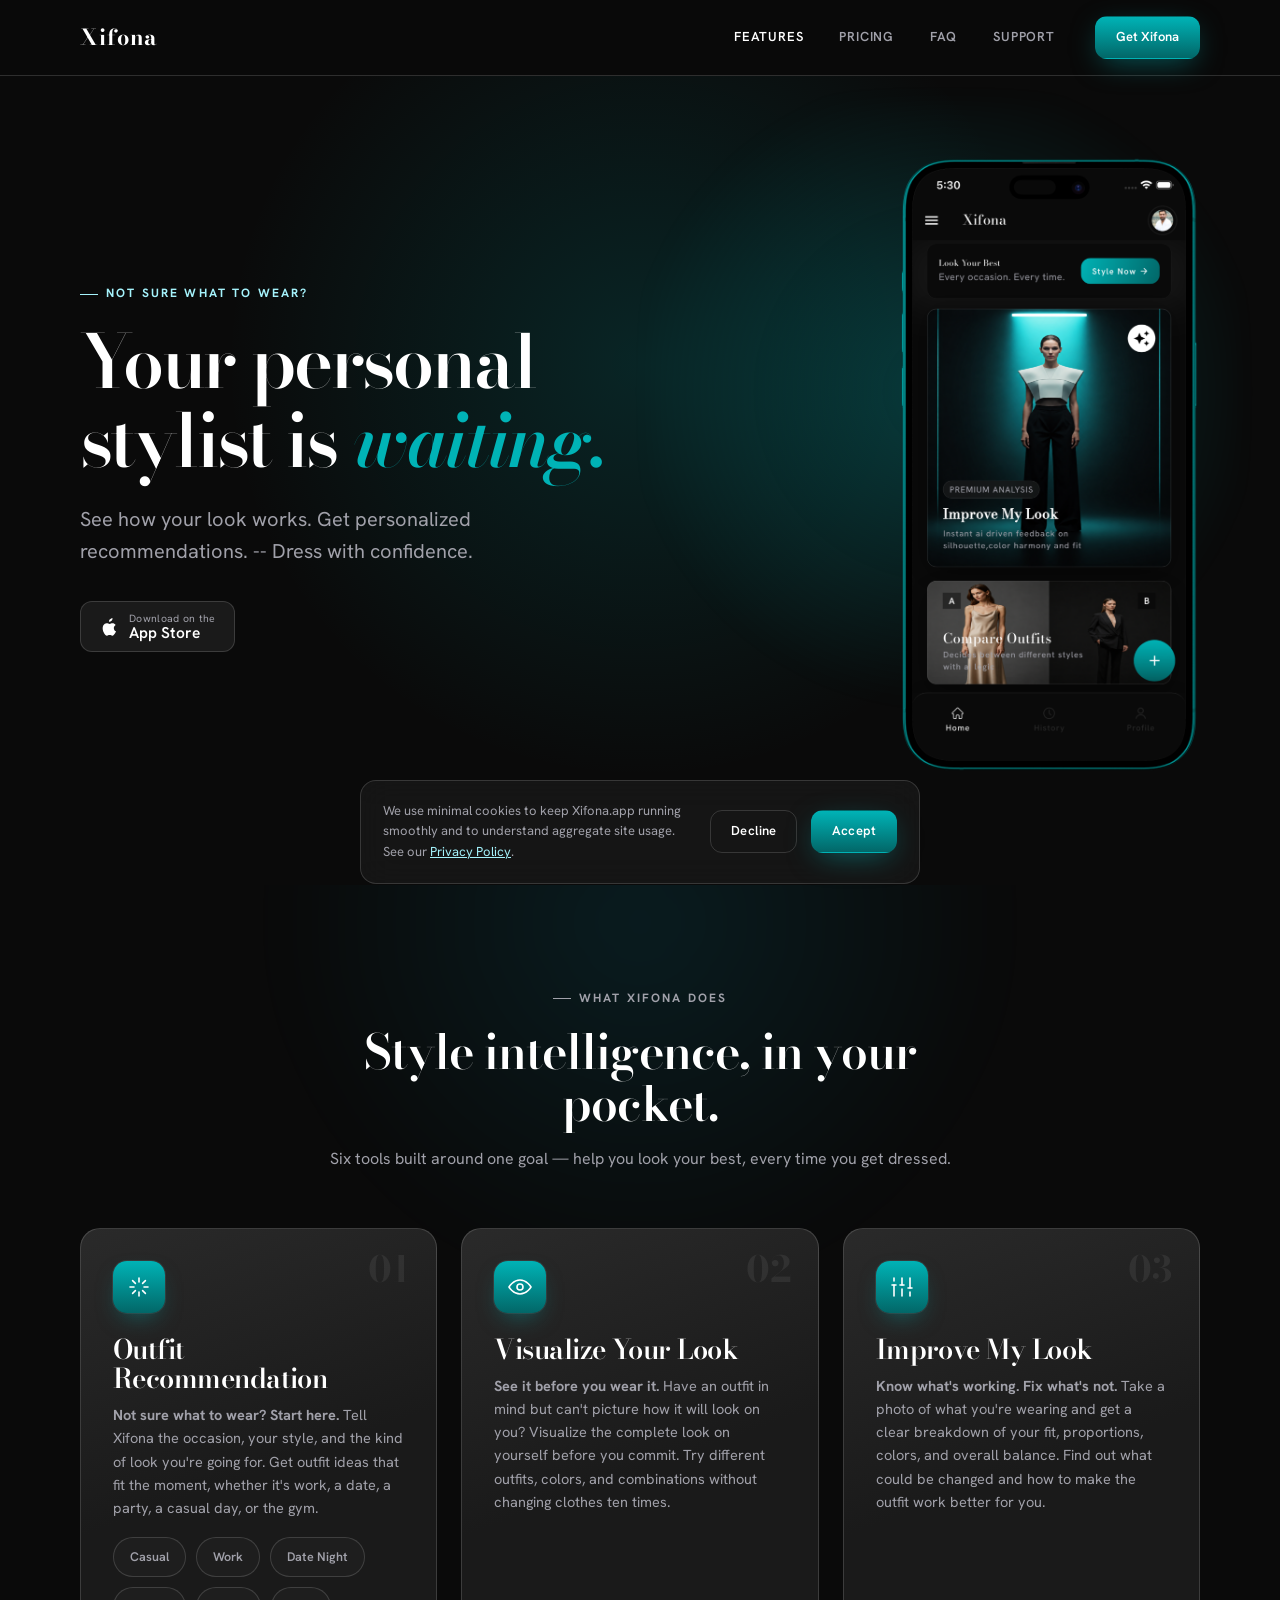
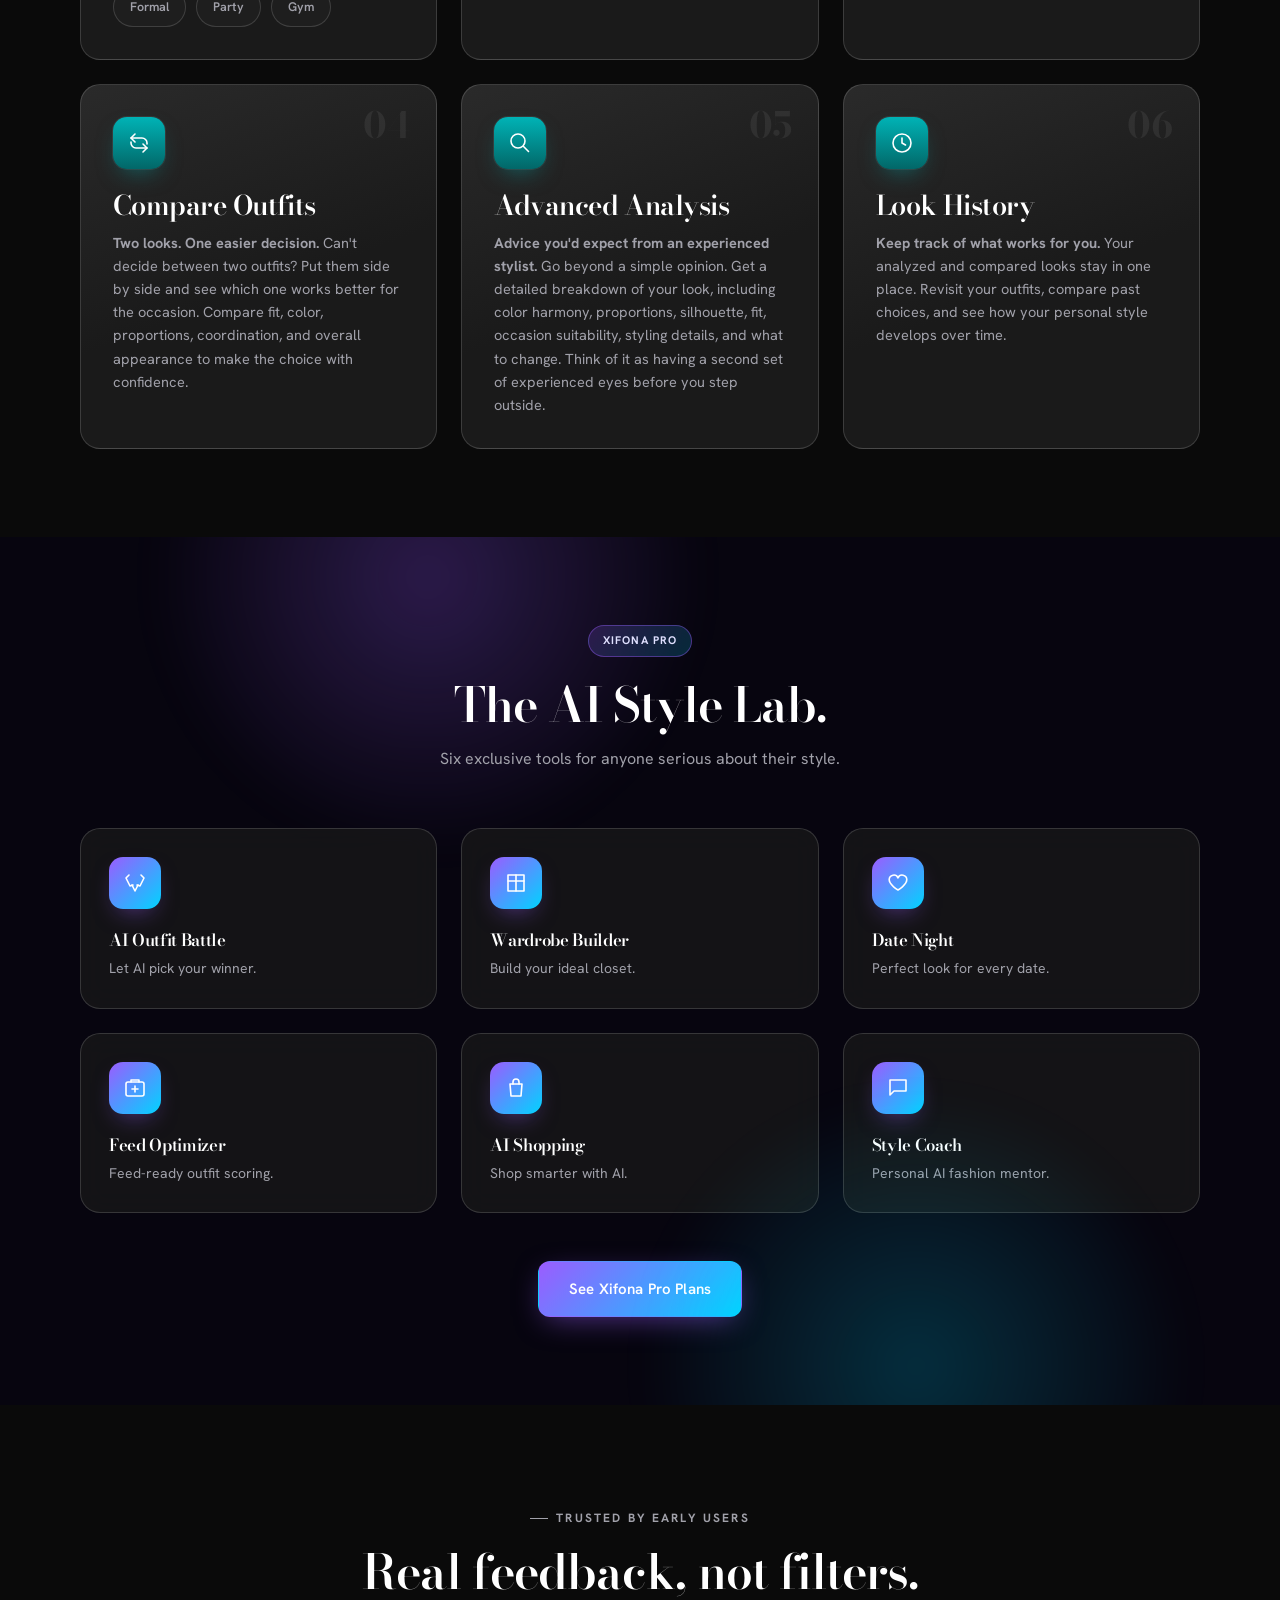
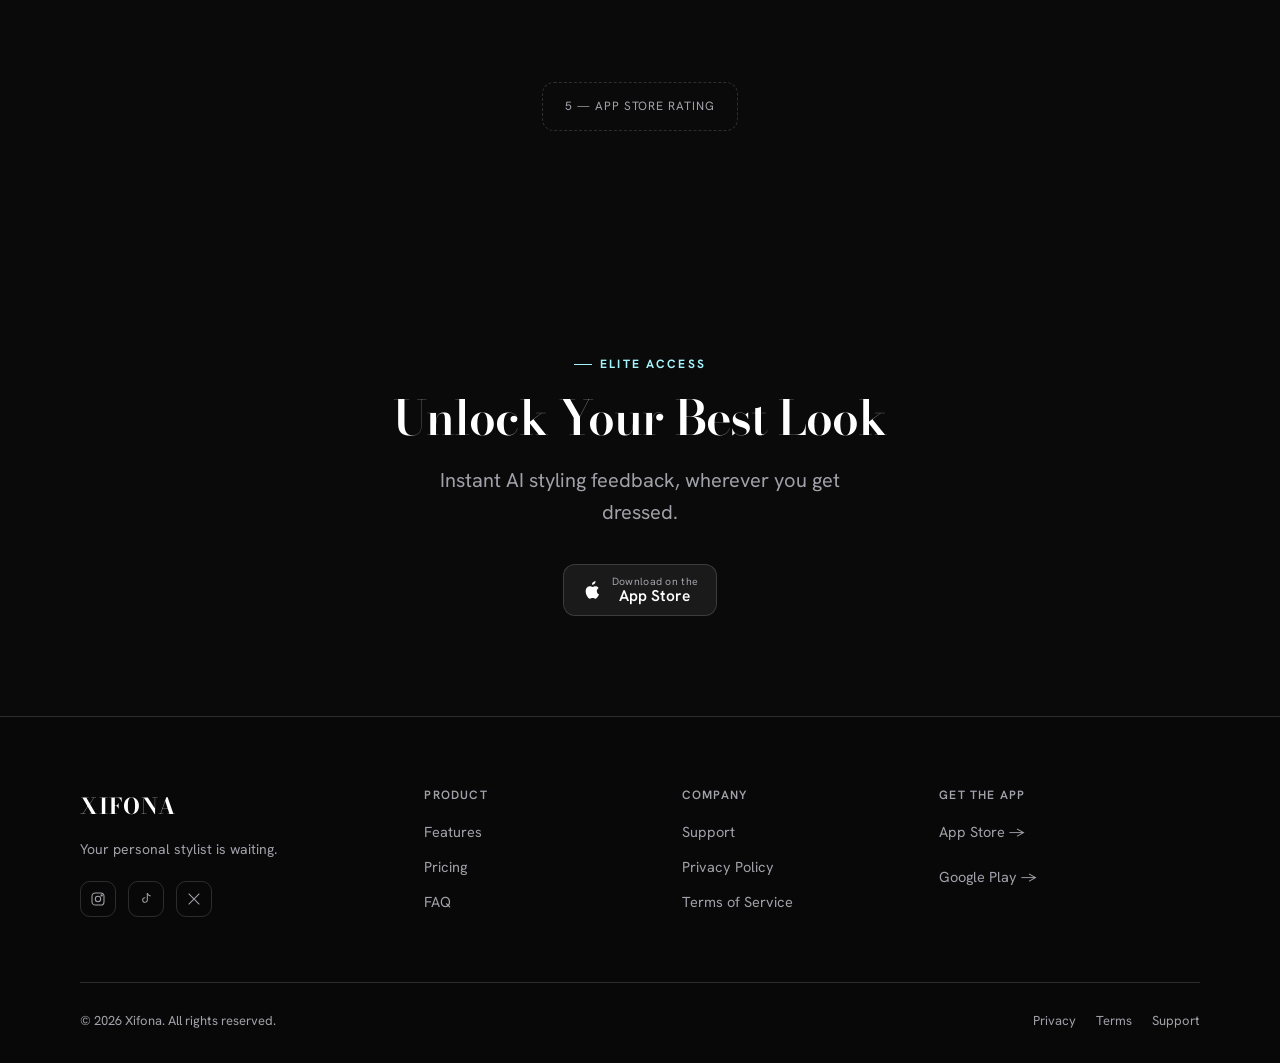
==== commit 3af8c350: "feat: change design in feature page" ====
--- a/index.html
+++ b/index.html
@@ -1,316 +1,390 @@
 <!doctype html>
 <html lang="en">
+
 <head>
-<meta charset="UTF-8">
-<meta name="viewport" content="width=device-width, initial-scale=1">
-<title>Xifona — Your AI Personal Stylist</title>
-<meta name="description" content="Instant AI feedback on silhouette, color harmony, and fit — from a single photo. Compare outfits, get occasion-based recommendations, and unlock the AI Style Lab with Xifona.">
-<link rel="canonical" href="https://www.xifona.app/">
-
-<meta property="og:type" content="website">
-<meta property="og:title" content="Xifona — Your AI Personal Stylist">
-<meta property="og:description" content="Your personal stylist is waiting. Instant AI feedback on silhouette, color harmony, and fit — from a single photo.">
-<meta property="og:url" content="https://www.xifona.app/">
-<meta property="og:image" content="https://www.xifona.app/images/og-image.jpg">
-<meta property="og:site_name" content="Xifona">
-<meta name="twitter:card" content="summary_large_image">
-<meta name="twitter:title" content="Xifona — Your AI Personal Stylist">
-<meta name="twitter:description" content="Instant AI feedback on silhouette, color harmony, and fit — from a single photo.">
-<meta name="twitter:image" content="https://www.xifona.app/images/og-image.jpg">
-
-<link rel="icon" type="image/svg+xml" href="images/favicon.svg">
-<link rel="manifest" href="site.webmanifest">
-<meta name="theme-color" content="#0A0A0A">
-
-<link rel="preconnect" href="https://fonts.googleapis.com">
-<link rel="preconnect" href="https://fonts.gstatic.com" crossorigin>
-<link href="https://fonts.googleapis.com/css2?family=Bodoni+Moda:ital,wght@0,500;0,600;0,700;1,500;1,600&amp;family=Hanken+Grotesk:wght@400;500;600;700&amp;display=swap" rel="stylesheet">
-<link rel="stylesheet" href="css/style.css">
-
-<!-- Analytics: set ANALYTICS_SNIPPET in .env, then run scripts/generate-config.js. -->
+  <meta charset="UTF-8">
+  <meta name="viewport" content="width=device-width, initial-scale=1">
+  <title>Xifona — Your AI Personal Stylist</title>
+  <meta name="description"
+    content="Instant AI feedback on silhouette, color harmony, and fit — from a single photo. Compare outfits, get occasion-based recommendations, and unlock the AI Style Lab with Xifona.">
+  <link rel="canonical" href="https://www.xifona.app/">
+
+  <meta property="og:type" content="website">
+  <meta property="og:title" content="Xifona — Your AI Personal Stylist">
+  <meta property="og:description"
+    content="Your personal stylist is waiting. Instant AI feedback on silhouette, color harmony, and fit — from a single photo.">
+  <meta property="og:url" content="https://www.xifona.app/">
+  <meta property="og:image" content="https://www.xifona.app/images/og-image.jpg">
+  <meta property="og:site_name" content="Xifona">
+  <meta name="twitter:card" content="summary_large_image">
+  <meta name="twitter:title" content="Xifona — Your Personal Stylist">
+  <meta name="twitter:description"
+    content="Instant AI feedback on silhouette, color harmony, and fit — from a single photo.">
+  <meta name="twitter:image" content="https://www.xifona.app/images/og-image.jpg">
+
+  <link rel="icon" type="image/svg+xml" href="images/favicon.svg">
+  <link rel="manifest" href="site.webmanifest">
+  <meta name="theme-color" content="#0A0A0A">
+
+  <link rel="preconnect" href="https://fonts.googleapis.com">
+  <link rel="preconnect" href="https://fonts.gstatic.com" crossorigin>
+  <link
+    href="https://fonts.googleapis.com/css2?family=Bodoni+Moda:ital,wght@0,500;0,600;0,700;1,500;1,600&amp;family=Hanken+Grotesk:wght@400;500;600;700&amp;display=swap"
+    rel="stylesheet">
+  <link rel="stylesheet" href="css/style.css">
+
+  <!-- Analytics: set ANALYTICS_SNIPPET in .env, then run scripts/generate-config.js. -->
 </head>
+
 <body>
-<a class="skip-link" href="#main">Skip to content</a>
-
-<header class="site-header">
-  <div class="container nav-inner">
-    <a href="index.html" class="logo">XIFONA</a>
-    <nav class="site-nav" aria-label="Primary">
-      <a href="index.html#features" class="active">Features</a>
+  <a class="skip-link" href="#main">Skip to content</a>
+
+  <header class="site-header">
+    <div class="container nav-inner">
+      <a href="index.html" class="logo">Xifona</a>
+      <nav class="site-nav" aria-label="Primary">
+        <a href="index.html#features" class="active">Features</a>
+        <a href="pricing.html">Pricing</a>
+        <a href="faq.html">FAQ</a>
+        <a href="support.html">Support</a>
+      </nav>
+      <a href="pricing.html" class="btn btn-primary btn-small nav-cta">Get Xifona</a>
+      <button class="nav-toggle" aria-label="Toggle menu" aria-expanded="false"><span></span></button>
+    </div>
+    <div class="mobile-menu" id="mobile-menu">
+      <a href="index.html#features">Features</a>
       <a href="pricing.html">Pricing</a>
       <a href="faq.html">FAQ</a>
       <a href="support.html">Support</a>
-    </nav>
-    <a href="pricing.html" class="btn btn-primary btn-small nav-cta">Get Xifona</a>
-    <button class="nav-toggle" aria-label="Toggle menu" aria-expanded="false"><span></span></button>
-  </div>
-  <div class="mobile-menu" id="mobile-menu">
-    <a href="index.html#features">Features</a>
-    <a href="pricing.html">Pricing</a>
-    <a href="faq.html">FAQ</a>
-    <a href="support.html">Support</a>
-    <a href="pricing.html" class="btn btn-primary btn-block">Get Xifona</a>
-  </div>
-</header>
-
-<main id="main">
-
-  <!-- HERO -->
-  <section class="hero">
-    <div class="container hero-grid">
-      <div class="hero-copy">
-        <p class="eyebrow">AI-Powered Styling</p>
-        <h1>Your personal stylist is <em>waiting.</em></h1>
-        <p class="lead">Instant AI feedback on silhouette, color harmony, and fit — from a single photo.</p>
+      <a href="pricing.html" class="btn btn-primary btn-block">Get Xifona</a>
+    </div>
+  </header>
+
+  <main id="main">
+
+    <!-- HERO -->
+    <section class="hero">
+      <div class="container hero-grid">
+        <div class="hero-copy">
+          <p class="eyebrow">Not sure what to wear?</p>
+          <h1>Your personal stylist is <em>waiting.</em></h1>
+          <p class="lead">See how your look works. Get personalized recommendations. -- Dress with confidence.</p>
+          <div class="store-badges">
+            <a href="[APP_STORE_URL]" data-cfg-href="APP_STORE_URL" class="store-badge"
+              aria-label="Download on the App Store">
+              <svg width="20" height="20" viewBox="0 0 24 24" fill="currentColor">
+                <path
+                  d="M16.365 1.43c0 1.14-.416 2.06-1.25 2.94-.895.94-2.02 1.51-3.14 1.42-.144-1.09.37-2.24 1.19-3.06.83-.83 2.24-1.42 3.2-1.3zM20.5 17.24c-.44 1.02-.65 1.47-1.22 2.38-.79 1.26-1.9 2.83-3.28 2.85-1.23.02-1.55-.8-3.22-.79-1.67.01-2.02.81-3.25.79-1.38-.02-2.43-1.43-3.22-2.69-2.21-3.5-2.44-7.6-1.08-9.79.97-1.55 2.5-2.46 3.94-2.46 1.47 0 2.39.81 3.6.81 1.18 0 1.9-.81 3.6-.81 1.29 0 2.65.7 3.62 1.92-3.18 1.74-2.66 6.28.41 7.79z" />
+              </svg>
+              <span class="store-text"><small>Download on the</small><strong>App Store</strong></span>
+            </a>
+            <!-- <a href="[PLAY_STORE_URL]" data-cfg-href="PLAY_STORE_URL" class="store-badge" aria-label="Get it on Google Play">
+            <svg width="20" height="20" viewBox="0 0 24 24" fill="currentColor"><path d="M3.6 2.3c-.35.35-.55.86-.55 1.5v16.4c0 .64.2 1.15.55 1.5l.1.09L13 12.5v-.3L3.7 2.21l-.1.09z"/><path d="M16.15 15.65l-3.15-3.15v-.3l3.15-3.15.07.04 3.73 2.12c1.07.6 1.07 1.6 0 2.2l-3.73 2.12-.07.12z"/><path d="M16.22 15.6L13 12.35 3.6 21.7c.35.37.93.42 1.58.05l11.04-6.15z"/><path d="M16.22 9.1L5.18 2.95c-.65-.37-1.23-.32-1.58.05l9.4 9.35 3.22-3.25z"/></svg>
+            <span class="store-text"><small>Get it on</small><strong>Google Play</strong></span>
+          </a> -->
+          </div>
+        </div>
+        <div class="hero-visual">
+          <div class="phone-glow"></div>
+          <img class="hero-app-shot" src="images/3.png" width="1284" height="2778" loading="eager"
+            alt="Xifona app home screen with Improve My Look premium analysis and Compare Outfits tools">
+        </div>
+      </div>
+    </section>
+
+    <!-- FEATURES -->
+    <section id="features">
+      <div class="container">
+        <div class="section-head center">
+          <p class="eyebrow muted" style="justify-content:center">What Xifona Does</p>
+          <h2>Style intelligence, in your pocket.</h2>
+          <p>Six tools built around one goal — help you look your best, every time you get dressed.</p>
+        </div>
+
+        <div class="grid cols-3">
+          <div class="card reveal">
+            <div class="chip" aria-hidden="true">
+              <svg viewBox="0 0 24 24" fill="none" stroke="currentColor" stroke-width="1.6" stroke-linecap="round"
+                stroke-linejoin="round">
+                <path
+                  d="M12 3v4M12 17v4M3 12h4M17 12h4M5.6 5.6l2.8 2.8M15.6 15.6l2.8 2.8M5.6 18.4l2.8-2.8M15.6 8.4l2.8-2.8" />
+              </svg>
+            </div>
+            <h3>Outfit Recommendation</h3>
+            <p><strong>Not sure what to wear? Start here.</strong> Tell Xifona the occasion, your style, and the kind
+              of look you're going for. Get outfit ideas that fit the moment, whether it's work, a date, a party, a
+              casual day, or the gym.</p>
+            <div class="pill-row">
+              <span class="pill">Casual</span><span class="pill">Work</span><span class="pill">Date Night</span><span
+                class="pill">Formal</span><span class="pill">Party</span><span class="pill">Gym</span>
+            </div>
+          </div>
+
+          <div class="card reveal">
+            <div class="chip" aria-hidden="true">
+              <svg viewBox="0 0 24 24" fill="none" stroke="currentColor" stroke-width="1.6" stroke-linecap="round"
+                stroke-linejoin="round">
+                <path d="M1 12s4-7 11-7 11 7 11 7-4 7-11 7-11-7-11-7Z" />
+                <circle cx="12" cy="12" r="3" />
+              </svg>
+            </div>
+            <h3>Visualize Your Look</h3>
+            <p><strong>See it before you wear it.</strong> Have an outfit in mind but can't picture how it will look
+              on you? Visualize the complete look on yourself before you commit. Try different outfits, colors, and
+              combinations without changing clothes ten times.</p>
+          </div>
+
+          <div class="card reveal">
+            <div class="chip" aria-hidden="true">
+              <svg viewBox="0 0 24 24" fill="none" stroke="currentColor" stroke-width="1.6" stroke-linecap="round"
+                stroke-linejoin="round">
+                <path d="M4 21V10M4 6V3M12 21v-7M12 10V3M20 21v-4M20 13V3" />
+                <path d="M2 10h4M10 10h4M18 13h4" />
+              </svg>
+            </div>
+            <h3>Improve My Look</h3>
+            <p><strong>Know what's working. Fix what's not.</strong> Take a photo of what you're wearing and get a
+              clear breakdown of your fit, proportions, colors, and overall balance. Find out what could be changed
+              and how to make the outfit work better for you.</p>
+          </div>
+
+          <div class="card reveal">
+            <div class="chip" aria-hidden="true">
+              <svg viewBox="0 0 24 24" fill="none" stroke="currentColor" stroke-width="1.6" stroke-linecap="round"
+                stroke-linejoin="round">
+                <path d="M8 3 4 7l4 4" />
+                <path d="M4 7h11a5 5 0 0 1 5 5v1" />
+                <path d="M16 21l4-4-4-4" />
+                <path d="M20 17H9a5 5 0 0 1-5-5v-1" />
+              </svg>
+            </div>
+            <h3>Compare Outfits</h3>
+            <p><strong>Two looks. One easier decision.</strong> Can't decide between two outfits? Put them side by
+              side and see which one works better for the occasion. Compare fit, color, proportions, coordination,
+              and overall appearance to make the choice with confidence.</p>
+          </div>
+
+          <div class="card reveal">
+            <div class="chip" aria-hidden="true">
+              <svg viewBox="0 0 24 24" fill="none" stroke="currentColor" stroke-width="1.6" stroke-linecap="round"
+                stroke-linejoin="round">
+                <circle cx="10" cy="10" r="7" />
+                <path d="M20.5 20.5 15.3 15.3" />
+              </svg>
+            </div>
+            <h3>Advanced Analysis</h3>
+            <p><strong>Advice you'd expect from an experienced stylist.</strong> Go beyond a simple opinion. Get a
+              detailed breakdown of your look, including color harmony, proportions, silhouette, fit, occasion
+              suitability, styling details, and what to change. Think of it as having a second set of experienced
+              eyes before you step outside.</p>
+          </div>
+
+          <div class="card reveal">
+            <div class="chip" aria-hidden="true">
+              <svg viewBox="0 0 24 24" fill="none" stroke="currentColor" stroke-width="1.6" stroke-linecap="round"
+                stroke-linejoin="round">
+                <circle cx="12" cy="12" r="9" />
+                <path d="M12 7v5l3.5 2" />
+              </svg>
+            </div>
+            <h3>Look History</h3>
+            <p><strong>Keep track of what works for you.</strong> Your analyzed and compared looks stay in one place.
+              Revisit your outfits, compare past choices, and see how your personal style develops over time.</p>
+          </div>
+        </div>
+      </div>
+    </section>
+
+    <!-- STYLE LAB / PREMIUM TEASER -->
+    <section class="section-void">
+      <div class="container">
+        <div class="section-head center">
+          <span class="badge-pill">Xifona Pro</span>
+          <h2 style="margin-top:22px;">The AI Style Lab.</h2>
+          <p>Six exclusive tools for anyone serious about their style.</p>
+        </div>
+
+        <div class="grid cols-3">
+          <div class="glass-card reveal">
+            <div class="chip chip-premium" aria-hidden="true">
+              <svg viewBox="0 0 24 24" fill="none" stroke="currentColor" stroke-width="1.6" stroke-linecap="round"
+                stroke-linejoin="round">
+                <path d="M6 4 3 7l4 8 3-1" />
+                <path d="M18 4l3 3-4 8-3-1" />
+                <path d="M9 14l3 6 3-6" />
+              </svg>
+            </div>
+            <h4>AI Outfit Battle</h4>
+            <p style="font-size:14px;margin-top:8px;">Let AI pick your winner.</p>
+          </div>
+          <div class="glass-card reveal">
+            <div class="chip chip-premium" aria-hidden="true">
+              <svg viewBox="0 0 24 24" fill="none" stroke="currentColor" stroke-width="1.6" stroke-linecap="round"
+                stroke-linejoin="round">
+                <path d="M4 4h16v16H4z" />
+                <path d="M12 4v16M4 10h16" />
+              </svg>
+            </div>
+            <h4>Wardrobe Builder</h4>
+            <p style="font-size:14px;margin-top:8px;">Build your ideal closet.</p>
+          </div>
+          <div class="glass-card reveal">
+            <div class="chip chip-premium" aria-hidden="true">
+              <svg viewBox="0 0 24 24" fill="none" stroke="currentColor" stroke-width="1.6" stroke-linecap="round"
+                stroke-linejoin="round">
+                <path
+                  d="M20.8 8.6c0 5.4-8.8 10.4-8.8 10.4S3.2 14 3.2 8.6a4.6 4.6 0 0 1 8.8-1.8A4.6 4.6 0 0 1 20.8 8.6Z" />
+              </svg>
+            </div>
+            <h4>Date Night</h4>
+            <p style="font-size:14px;margin-top:8px;">Perfect look for every date.</p>
+          </div>
+          <div class="glass-card reveal">
+            <div class="chip chip-premium" aria-hidden="true">
+              <svg viewBox="0 0 24 24" fill="none" stroke="currentColor" stroke-width="1.6" stroke-linecap="round"
+                stroke-linejoin="round">
+                <rect x="3" y="6" width="18" height="14" rx="2" />
+                <path d="M8 6V4h8v2M12 10v6M9 13h6" />
+              </svg>
+            </div>
+            <h4>Feed Optimizer</h4>
+            <p style="font-size:14px;margin-top:8px;">Feed-ready outfit scoring.</p>
+          </div>
+          <div class="glass-card reveal">
+            <div class="chip chip-premium" aria-hidden="true">
+              <svg viewBox="0 0 24 24" fill="none" stroke="currentColor" stroke-width="1.6" stroke-linecap="round"
+                stroke-linejoin="round">
+                <path d="M6 8h12l-1 12H7L6 8Z" />
+                <path d="M9 8V6a3 3 0 0 1 6 0v2" />
+              </svg>
+            </div>
+            <h4>AI Shopping</h4>
+            <p style="font-size:14px;margin-top:8px;">Shop smarter with AI.</p>
+          </div>
+          <div class="glass-card reveal">
+            <div class="chip chip-premium" aria-hidden="true">
+              <svg viewBox="0 0 24 24" fill="none" stroke="currentColor" stroke-width="1.6" stroke-linecap="round"
+                stroke-linejoin="round">
+                <path d="M4 4h16v11H8l-4 4V4Z" />
+              </svg>
+            </div>
+            <h4>Style Coach</h4>
+            <p style="font-size:14px;margin-top:8px;">Personal AI fashion mentor.</p>
+          </div>
+        </div>
+
+        <div class="text-center" style="margin-top:48px;">
+          <a href="pricing.html" class="btn btn-premium">See Xifona Pro Plans</a>
+        </div>
+      </div>
+    </section>
+
+    <!-- SOCIAL PROOF -->
+    <section>
+      <div class="container">
+        <div class="section-head center">
+          <p class="eyebrow muted" style="justify-content:center">Trusted By Early Users</p>
+          <h2>Real feedback, not filters.</h2>
+        </div>
+        <div class="proof-strip">
+          <div class="proof-placeholder" data-cfg-hide-if-empty="RATING"><span data-cfg-text="RATING">[RATING]</span> —
+            App Store rating</div>
+          <div class="proof-placeholder" data-cfg-hide-if-empty="PRESS_LOGOS"><span
+              data-cfg-text="PRESS_LOGOS">[PRESS_LOGOS]</span> — as featured in</div>
+          <div class="proof-placeholder" data-cfg-hide-if-empty="TESTIMONIALS"><span
+              data-cfg-text="TESTIMONIALS">[TESTIMONIALS]</span> — coming soon</div>
+        </div>
+      </div>
+    </section>
+
+    <!-- FINAL CTA -->
+    <section class="cta-band">
+      <div class="container">
+        <p class="eyebrow" style="justify-content:center">Elite Access</p>
+        <h2>Unlock Your Best Look</h2>
+        <p class="lead">Instant AI styling feedback, wherever you get dressed.</p>
         <div class="store-badges">
-          <a href="[APP_STORE_URL]" data-cfg-href="APP_STORE_URL" class="store-badge" aria-label="Download on the App Store">
-            <svg width="20" height="20" viewBox="0 0 24 24" fill="currentColor"><path d="M16.365 1.43c0 1.14-.416 2.06-1.25 2.94-.895.94-2.02 1.51-3.14 1.42-.144-1.09.37-2.24 1.19-3.06.83-.83 2.24-1.42 3.2-1.3zM20.5 17.24c-.44 1.02-.65 1.47-1.22 2.38-.79 1.26-1.9 2.83-3.28 2.85-1.23.02-1.55-.8-3.22-.79-1.67.01-2.02.81-3.25.79-1.38-.02-2.43-1.43-3.22-2.69-2.21-3.5-2.44-7.6-1.08-9.79.97-1.55 2.5-2.46 3.94-2.46 1.47 0 2.39.81 3.6.81 1.18 0 1.9-.81 3.6-.81 1.29 0 2.65.7 3.62 1.92-3.18 1.74-2.66 6.28.41 7.79z"/></svg>
+          <a href="[APP_STORE_URL]" data-cfg-href="APP_STORE_URL" class="store-badge"
+            aria-label="Download on the App Store">
+            <svg width="20" height="20" viewBox="0 0 24 24" fill="currentColor">
+              <path
+                d="M16.365 1.43c0 1.14-.416 2.06-1.25 2.94-.895.94-2.02 1.51-3.14 1.42-.144-1.09.37-2.24 1.19-3.06.83-.83 2.24-1.42 3.2-1.3zM20.5 17.24c-.44 1.02-.65 1.47-1.22 2.38-.79 1.26-1.9 2.83-3.28 2.85-1.23.02-1.55-.8-3.22-.79-1.67.01-2.02.81-3.25.79-1.38-.02-2.43-1.43-3.22-2.69-2.21-3.5-2.44-7.6-1.08-9.79.97-1.55 2.5-2.46 3.94-2.46 1.47 0 2.39.81 3.6.81 1.18 0 1.9-.81 3.6-.81 1.29 0 2.65.7 3.62 1.92-3.18 1.74-2.66 6.28.41 7.79z" />
+            </svg>
             <span class="store-text"><small>Download on the</small><strong>App Store</strong></span>
           </a>
-          <a href="[PLAY_STORE_URL]" data-cfg-href="PLAY_STORE_URL" class="store-badge" aria-label="Get it on Google Play">
-            <svg width="20" height="20" viewBox="0 0 24 24" fill="currentColor"><path d="M3.6 2.3c-.35.35-.55.86-.55 1.5v16.4c0 .64.2 1.15.55 1.5l.1.09L13 12.5v-.3L3.7 2.21l-.1.09z"/><path d="M16.15 15.65l-3.15-3.15v-.3l3.15-3.15.07.04 3.73 2.12c1.07.6 1.07 1.6 0 2.2l-3.73 2.12-.07.12z"/><path d="M16.22 15.6L13 12.35 3.6 21.7c.35.37.93.42 1.58.05l11.04-6.15z"/><path d="M16.22 9.1L5.18 2.95c-.65-.37-1.23-.32-1.58.05l9.4 9.35 3.22-3.25z"/></svg>
-            <span class="store-text"><small>Get it on</small><strong>Google Play</strong></span>
-          </a>
-        </div>
-      </div>
-      <div class="hero-visual">
-        <div class="phone-glow"></div>
-        <div class="phone-mock">
-          <div class="phone-notch"></div>
-          <div class="phone-screen">
-            <p class="ps-label">Improve My Look</p>
-            <h3 class="ps-title">Style Score</h3>
-            <div class="score-ring">
-              <div class="score-value">85<small>/ 100</small></div>
-            </div>
-            <div class="phone-tags">
-              <span>Silhouette</span><span>Color</span><span>Fit</span>
-            </div>
-            <div class="phone-card-mini">
-              <div class="chip-sm"></div>
-              <div class="mini-text">
-                <strong>AI Style Lab</strong>
-                <span>3 new recommendations</span>
-              </div>
-            </div>
-          </div>
+
+        </div>
+      </div>
+    </section>
+
+  </main>
+
+  <footer class="site-footer">
+    <div class="container">
+      <div class="footer-grid">
+        <div class="footer-brand">
+          <span class="logo">XIFONA</span>
+          <p>Your personal stylist is waiting.</p>
+          <div class="social-icons">
+            <a href="[INSTAGRAM_URL]" data-cfg-href="INSTAGRAM_URL" aria-label="Instagram"><svg width="16" height="16"
+                viewBox="0 0 24 24" fill="none" stroke="currentColor" stroke-width="1.6">
+                <rect x="3" y="3" width="18" height="18" rx="5" />
+                <circle cx="12" cy="12" r="4" />
+                <circle cx="17.5" cy="6.5" r="1" />
+              </svg></a>
+            <a href="[TIKTOK_URL]" data-cfg-href="TIKTOK_URL" aria-label="TikTok"><svg width="16" height="16"
+                viewBox="0 0 24 24" fill="none" stroke="currentColor" stroke-width="1.6">
+                <path d="M14 3v10.5a3.5 3.5 0 1 1-3-3.46" />
+                <path d="M14 3c.5 2.5 2 4 5 4.5" />
+              </svg></a>
+            <a href="[X_URL]" data-cfg-href="X_URL" aria-label="X"><svg width="16" height="16" viewBox="0 0 24 24"
+                fill="none" stroke="currentColor" stroke-width="1.6">
+                <path d="M4 4l16 16M20 4 4 20" />
+              </svg></a>
+          </div>
+        </div>
+        <div class="footer-col">
+          <h4>Product</h4>
+          <a href="index.html#features">Features</a>
+          <a href="pricing.html">Pricing</a>
+          <a href="faq.html">FAQ</a>
+        </div>
+        <div class="footer-col">
+          <h4>Company</h4>
+          <a href="support.html">Support</a>
+          <a href="privacy.html">Privacy Policy</a>
+          <a href="terms.html">Terms of Service</a>
+        </div>
+        <div class="footer-col">
+          <h4>Get The App</h4>
+          <div class="footer-store">
+            <a href="[APP_STORE_URL]" data-cfg-href="APP_STORE_URL">App Store &rarr;</a>
+            <a href="[PLAY_STORE_URL]" data-cfg-href="PLAY_STORE_URL">Google Play &rarr;</a>
+          </div>
+        </div>
+      </div>
+      <div class="footer-bottom">
+        <p>&copy; 2026 Xifona. All rights reserved.</p>
+        <div class="footer-legal-links">
+          <a href="privacy.html">Privacy</a>
+          <a href="terms.html">Terms</a>
+          <a href="support.html">Support</a>
         </div>
       </div>
     </div>
-  </section>
-
-  <!-- FEATURES -->
-  <section id="features">
-    <div class="container">
-      <div class="section-head center">
-        <p class="eyebrow muted" style="justify-content:center">What Xifona Does</p>
-        <h2>Style intelligence, in your pocket.</h2>
-        <p>Six tools built around one goal — help you look your best, every time you get dressed.</p>
-      </div>
-
-      <div class="grid cols-3">
-        <div class="card reveal">
-          <div class="chip" aria-hidden="true">
-            <svg viewBox="0 0 24 24" fill="none" stroke="currentColor" stroke-width="1.6" stroke-linecap="round" stroke-linejoin="round"><path d="M1 12s4-7 11-7 11 7 11 7-4 7-11 7-11-7-11-7Z"/><circle cx="12" cy="12" r="3"/></svg>
-          </div>
-          <h3>Improve My Look</h3>
-          <p>Instant AI-driven feedback on silhouette, color harmony, and fit — the flagship analysis behind every score.</p>
-        </div>
-
-        <div class="card reveal">
-          <div class="chip" aria-hidden="true">
-            <svg viewBox="0 0 24 24" fill="none" stroke="currentColor" stroke-width="1.6" stroke-linecap="round" stroke-linejoin="round"><path d="M8 3 4 7l4 4"/><path d="M4 7h11a5 5 0 0 1 5 5v1"/><path d="M16 21l4-4-4-4"/><path d="M20 17H9a5 5 0 0 1-5-5v-1"/></svg>
-          </div>
-          <h3>Compare Outfits</h3>
-          <p>Decide between two looks with AI logic — a clear, side-by-side verdict when you can't choose alone.</p>
-        </div>
-
-        <div class="card reveal">
-          <div class="chip" aria-hidden="true">
-            <svg viewBox="0 0 24 24" fill="none" stroke="currentColor" stroke-width="1.6" stroke-linecap="round" stroke-linejoin="round"><path d="M12 3v4M12 17v4M3 12h4M17 12h4M5.6 5.6l2.8 2.8M15.6 15.6l2.8 2.8M5.6 18.4l2.8-2.8M15.6 8.4l2.8-2.8"/></svg>
-          </div>
-          <h3>AI Outfit Recommendation</h3>
-          <p>Tell Xifona the occasion and your style vibe — get a curated outfit suggestion built for the moment.</p>
-          <div class="pill-row">
-            <span class="pill">Casual</span><span class="pill">Work</span><span class="pill">Date Night</span><span class="pill">Formal</span><span class="pill">Party</span><span class="pill">Gym</span>
-          </div>
-        </div>
-
-        <div class="card reveal">
-          <div class="chip" aria-hidden="true">
-            <svg viewBox="0 0 24 24" fill="none" stroke="currentColor" stroke-width="1.6" stroke-linecap="round" stroke-linejoin="round"><path d="M12 2c2 3-2 4-2 7a4 4 0 0 0 8 0c0-1-.4-2-1-3 1 4-1 5-2 5s-1-2 .5-4c1-1.4 1-3.5-.5-5-1 1.5-3 1-3 0Z"/></svg>
-          </div>
-          <h3>Style Score &amp; Streaks</h3>
-          <p>A gamified score out of 100, plus daily streak tracking that turns getting dressed well into a habit.</p>
-        </div>
-
-        <div class="card reveal">
-          <div class="chip" aria-hidden="true">
-            <svg viewBox="0 0 24 24" fill="none" stroke="currentColor" stroke-width="1.6" stroke-linecap="round" stroke-linejoin="round"><circle cx="12" cy="12" r="9"/><path d="M12 7v5l3.5 2"/></svg>
-          </div>
-          <h3>Look History</h3>
-          <p>Every analyzed and compared look, saved and revisitable — watch your style evolve over time.</p>
-        </div>
-
-        <div class="card reveal">
-          <div class="chip chip-premium" aria-hidden="true">
-            <svg viewBox="0 0 24 24" fill="none" stroke="currentColor" stroke-width="1.6" stroke-linecap="round" stroke-linejoin="round"><path d="M9 2h6M10 2v5.5L4.5 18a2 2 0 0 0 1.8 3h11.4a2 2 0 0 0 1.8-3L14 7.5V2"/><path d="M7.5 14h9"/></svg>
-          </div>
-          <h3>AI Style Lab <span class="badge-pill" style="margin-left:8px;vertical-align:2px;">Premium</span></h3>
-          <p>Your exclusive AI-powered fashion toolkit — six advanced tools unlocked with Xifona Pro.</p>
-        </div>
-      </div>
-    </div>
-  </section>
-
-  <!-- STYLE LAB / PREMIUM TEASER -->
-  <section class="section-void">
-    <div class="container">
-      <div class="section-head center">
-        <span class="badge-pill">Xifona Pro</span>
-        <h2 style="margin-top:22px;">The AI Style Lab.</h2>
-        <p>Six exclusive tools for anyone serious about their style.</p>
-      </div>
-
-      <div class="grid cols-3">
-        <div class="glass-card reveal">
-          <div class="chip chip-premium" aria-hidden="true">
-            <svg viewBox="0 0 24 24" fill="none" stroke="currentColor" stroke-width="1.6" stroke-linecap="round" stroke-linejoin="round"><path d="M6 4 3 7l4 8 3-1"/><path d="M18 4l3 3-4 8-3-1"/><path d="M9 14l3 6 3-6"/></svg>
-          </div>
-          <h4>AI Outfit Battle</h4>
-          <p style="font-size:14px;margin-top:8px;">Let AI pick your winner.</p>
-        </div>
-        <div class="glass-card reveal">
-          <div class="chip chip-premium" aria-hidden="true">
-            <svg viewBox="0 0 24 24" fill="none" stroke="currentColor" stroke-width="1.6" stroke-linecap="round" stroke-linejoin="round"><path d="M4 4h16v16H4z"/><path d="M12 4v16M4 10h16"/></svg>
-          </div>
-          <h4>Wardrobe Builder</h4>
-          <p style="font-size:14px;margin-top:8px;">Build your ideal closet.</p>
-        </div>
-        <div class="glass-card reveal">
-          <div class="chip chip-premium" aria-hidden="true">
-            <svg viewBox="0 0 24 24" fill="none" stroke="currentColor" stroke-width="1.6" stroke-linecap="round" stroke-linejoin="round"><path d="M20.8 8.6c0 5.4-8.8 10.4-8.8 10.4S3.2 14 3.2 8.6a4.6 4.6 0 0 1 8.8-1.8A4.6 4.6 0 0 1 20.8 8.6Z"/></svg>
-          </div>
-          <h4>Date Night</h4>
-          <p style="font-size:14px;margin-top:8px;">Perfect look for every date.</p>
-        </div>
-        <div class="glass-card reveal">
-          <div class="chip chip-premium" aria-hidden="true">
-            <svg viewBox="0 0 24 24" fill="none" stroke="currentColor" stroke-width="1.6" stroke-linecap="round" stroke-linejoin="round"><rect x="3" y="6" width="18" height="14" rx="2"/><path d="M8 6V4h8v2M12 10v6M9 13h6"/></svg>
-          </div>
-          <h4>Feed Optimizer</h4>
-          <p style="font-size:14px;margin-top:8px;">Feed-ready outfit scoring.</p>
-        </div>
-        <div class="glass-card reveal">
-          <div class="chip chip-premium" aria-hidden="true">
-            <svg viewBox="0 0 24 24" fill="none" stroke="currentColor" stroke-width="1.6" stroke-linecap="round" stroke-linejoin="round"><path d="M6 8h12l-1 12H7L6 8Z"/><path d="M9 8V6a3 3 0 0 1 6 0v2"/></svg>
-          </div>
-          <h4>AI Shopping</h4>
-          <p style="font-size:14px;margin-top:8px;">Shop smarter with AI.</p>
-        </div>
-        <div class="glass-card reveal">
-          <div class="chip chip-premium" aria-hidden="true">
-            <svg viewBox="0 0 24 24" fill="none" stroke="currentColor" stroke-width="1.6" stroke-linecap="round" stroke-linejoin="round"><path d="M4 4h16v11H8l-4 4V4Z"/></svg>
-          </div>
-          <h4>Style Coach</h4>
-          <p style="font-size:14px;margin-top:8px;">Personal AI fashion mentor.</p>
-        </div>
-      </div>
-
-      <div class="text-center" style="margin-top:48px;">
-        <a href="pricing.html" class="btn btn-premium">See Xifona Pro Plans</a>
-      </div>
-    </div>
-  </section>
-
-  <!-- SOCIAL PROOF -->
-  <section>
-    <div class="container">
-      <div class="section-head center">
-        <p class="eyebrow muted" style="justify-content:center">Trusted By Early Users</p>
-        <h2>Real feedback, not filters.</h2>
-      </div>
-      <div class="proof-strip">
-        <div class="proof-placeholder" data-cfg-hide-if-empty="RATING"><span data-cfg-text="RATING">[RATING]</span> — App Store rating</div>
-        <div class="proof-placeholder" data-cfg-hide-if-empty="PRESS_LOGOS"><span data-cfg-text="PRESS_LOGOS">[PRESS_LOGOS]</span> — as featured in</div>
-        <div class="proof-placeholder" data-cfg-hide-if-empty="TESTIMONIALS"><span data-cfg-text="TESTIMONIALS">[TESTIMONIALS]</span> — coming soon</div>
-      </div>
-    </div>
-  </section>
-
-  <!-- FINAL CTA -->
-  <section class="cta-band">
-    <div class="container">
-      <p class="eyebrow" style="justify-content:center">Elite Access</p>
-      <h2>Unlock Your Best Look</h2>
-      <p class="lead">Instant AI styling feedback, wherever you get dressed.</p>
-      <div class="store-badges">
-        <a href="[APP_STORE_URL]" data-cfg-href="APP_STORE_URL" class="store-badge" aria-label="Download on the App Store">
-          <svg width="20" height="20" viewBox="0 0 24 24" fill="currentColor"><path d="M16.365 1.43c0 1.14-.416 2.06-1.25 2.94-.895.94-2.02 1.51-3.14 1.42-.144-1.09.37-2.24 1.19-3.06.83-.83 2.24-1.42 3.2-1.3zM20.5 17.24c-.44 1.02-.65 1.47-1.22 2.38-.79 1.26-1.9 2.83-3.28 2.85-1.23.02-1.55-.8-3.22-.79-1.67.01-2.02.81-3.25.79-1.38-.02-2.43-1.43-3.22-2.69-2.21-3.5-2.44-7.6-1.08-9.79.97-1.55 2.5-2.46 3.94-2.46 1.47 0 2.39.81 3.6.81 1.18 0 1.9-.81 3.6-.81 1.29 0 2.65.7 3.62 1.92-3.18 1.74-2.66 6.28.41 7.79z"/></svg>
-          <span class="store-text"><small>Download on the</small><strong>App Store</strong></span>
-        </a>
-        <a href="[PLAY_STORE_URL]" data-cfg-href="PLAY_STORE_URL" class="store-badge" aria-label="Get it on Google Play">
-          <svg width="20" height="20" viewBox="0 0 24 24" fill="currentColor"><path d="M3.6 2.3c-.35.35-.55.86-.55 1.5v16.4c0 .64.2 1.15.55 1.5l.1.09L13 12.5v-.3L3.7 2.21l-.1.09z"/><path d="M16.15 15.65l-3.15-3.15v-.3l3.15-3.15.07.04 3.73 2.12c1.07.6 1.07 1.6 0 2.2l-3.73 2.12-.07.12z"/><path d="M16.22 15.6L13 12.35 3.6 21.7c.35.37.93.42 1.58.05l11.04-6.15z"/><path d="M16.22 9.1L5.18 2.95c-.65-.37-1.23-.32-1.58.05l9.4 9.35 3.22-3.25z"/></svg>
-          <span class="store-text"><small>Get it on</small><strong>Google Play</strong></span>
-        </a>
-      </div>
-    </div>
-  </section>
-
-</main>
-
-<footer class="site-footer">
-  <div class="container">
-    <div class="footer-grid">
-      <div class="footer-brand">
-        <span class="logo">XIFONA</span>
-        <p>Your personal stylist is waiting.</p>
-        <div class="social-icons">
-          <a href="[INSTAGRAM_URL]" data-cfg-href="INSTAGRAM_URL" aria-label="Instagram"><svg width="16" height="16" viewBox="0 0 24 24" fill="none" stroke="currentColor" stroke-width="1.6"><rect x="3" y="3" width="18" height="18" rx="5"/><circle cx="12" cy="12" r="4"/><circle cx="17.5" cy="6.5" r="1"/></svg></a>
-          <a href="[TIKTOK_URL]" data-cfg-href="TIKTOK_URL" aria-label="TikTok"><svg width="16" height="16" viewBox="0 0 24 24" fill="none" stroke="currentColor" stroke-width="1.6"><path d="M14 3v10.5a3.5 3.5 0 1 1-3-3.46"/><path d="M14 3c.5 2.5 2 4 5 4.5"/></svg></a>
-          <a href="[X_URL]" data-cfg-href="X_URL" aria-label="X"><svg width="16" height="16" viewBox="0 0 24 24" fill="none" stroke="currentColor" stroke-width="1.6"><path d="M4 4l16 16M20 4 4 20"/></svg></a>
-        </div>
-      </div>
-      <div class="footer-col">
-        <h4>Product</h4>
-        <a href="index.html#features">Features</a>
-        <a href="pricing.html">Pricing</a>
-        <a href="faq.html">FAQ</a>
-      </div>
-      <div class="footer-col">
-        <h4>Company</h4>
-        <a href="support.html">Support</a>
-        <a href="privacy.html">Privacy Policy</a>
-        <a href="terms.html">Terms of Service</a>
-      </div>
-      <div class="footer-col">
-        <h4>Get The App</h4>
-        <div class="footer-store">
-          <a href="[APP_STORE_URL]" data-cfg-href="APP_STORE_URL">App Store &rarr;</a>
-          <a href="[PLAY_STORE_URL]" data-cfg-href="PLAY_STORE_URL">Google Play &rarr;</a>
-        </div>
-      </div>
-    </div>
-    <div class="footer-bottom">
-      <p>&copy; 2026 Xifona. All rights reserved.</p>
-      <div class="footer-legal-links">
-        <a href="privacy.html">Privacy</a>
-        <a href="terms.html">Terms</a>
-        <a href="support.html">Support</a>
-      </div>
+  </footer>
+
+  <div class="cookie-banner" role="dialog" aria-label="Cookie consent">
+    <p>We use minimal cookies to keep Xifona.app running smoothly and to understand aggregate site usage. See our <a
+        href="privacy.html" style="color:var(--accent-cyan);text-decoration:underline;">Privacy Policy</a>.</p>
+    <div class="btn-row">
+      <button class="btn btn-ghost btn-small" data-cookie-action="declined">Decline</button>
+      <button class="btn btn-primary btn-small" data-cookie-action="accepted">Accept</button>
     </div>
   </div>
-</footer>
-
-<div class="cookie-banner" role="dialog" aria-label="Cookie consent">
-  <p>We use minimal cookies to keep Xifona.app running smoothly and to understand aggregate site usage. See our <a href="privacy.html" style="color:var(--accent-cyan);text-decoration:underline;">Privacy Policy</a>.</p>
-  <div class="btn-row">
-    <button class="btn btn-ghost btn-small" data-cookie-action="declined">Decline</button>
-    <button class="btn btn-primary btn-small" data-cookie-action="accepted">Accept</button>
-  </div>
-</div>
-
-<script src="js/config.js"></script>
-<script src="js/main.js"></script>
+
+  <script src="js/config.js"></script>
+  <script src="js/main.js"></script>
 </body>
-</html>
+
+</html>
--- a/css/style.css
+++ b/css/style.css
@@ -244,8 +244,8 @@
 .nav-inner {
   display: flex;
   align-items: center;
-  justify-content: space-between;
-  gap: 24px;
+  justify-content: flex-start;
+  gap: 40px;
 }
 
 .logo {
@@ -260,6 +260,7 @@
   display: none;
   align-items: center;
   gap: 36px;
+  margin-left: auto;
 }
 .site-nav a {
   font-size: 13px;
@@ -366,103 +367,13 @@
   .hero-visual { justify-content: flex-end; }
 }
 
-/* Phone mockup */
-.phone-mock {
-  position: relative;
-  width: 280px;
-  aspect-ratio: 9 / 19.5;
-  background: linear-gradient(160deg, #151515, #0c0c0c);
-  border-radius: 46px;
-  border: 1px solid var(--border);
-  padding: 12px;
-  box-shadow:
-    0 0 0 8px rgba(255,255,255,0.02),
-    0 40px 80px -20px rgba(0, 179, 182, 0.35),
-    0 20px 60px -10px rgba(0,0,0,0.6);
-}
-.phone-mock .phone-notch {
-  position: absolute;
-  top: 12px; left: 50%;
-  transform: translateX(-50%);
-  width: 90px; height: 22px;
-  background: #0c0c0c;
-  border-radius: 14px;
-  z-index: 3;
-}
-.phone-screen {
-  width: 100%; height: 100%;
-  background: linear-gradient(180deg, #141414 0%, #0a0a0a 100%);
-  border-radius: 34px;
-  overflow: hidden;
-  position: relative;
-  display: flex;
-  flex-direction: column;
-  padding: 26px 16px 16px;
-}
-.phone-screen .ps-label {
-  font-size: 9px;
-  letter-spacing: 0.14em;
-  text-transform: uppercase;
-  color: var(--text-secondary);
-  margin-bottom: 8px;
-}
-.phone-screen .ps-title {
-  font-family: var(--font-display);
-  font-size: 17px;
-  margin-bottom: 14px;
-}
-.score-ring {
-  width: 108px; height: 108px;
-  border-radius: 50%;
-  margin: 6px auto 14px;
-  display: flex;
-  align-items: center;
-  justify-content: center;
-  background: conic-gradient(var(--btn-start) 0deg 306deg, rgba(255,255,255,0.08) 306deg 360deg);
-  position: relative;
-}
-.score-ring::before {
-  content: "";
-  position: absolute;
-  inset: 8px;
-  border-radius: 50%;
-  background: #101010;
-}
-.score-ring .score-value {
-  position: relative;
-  font-family: var(--font-display);
-  font-size: 28px;
-  font-weight: 700;
-  z-index: 2;
-}
-.score-ring .score-value small { display: block; font-family: var(--font-body); font-size: 9px; color: var(--text-secondary); font-weight: 500; letter-spacing: 0.1em; }
-.phone-tags { display: flex; gap: 6px; flex-wrap: wrap; justify-content: center; margin-bottom: 14px; }
-.phone-tags span {
-  font-size: 9.5px;
-  padding: 5px 10px;
-  border-radius: 999px;
-  border: 1px solid var(--border);
-  color: var(--text-secondary);
-  letter-spacing: 0.03em;
-}
-.phone-card-mini {
-  margin-top: auto;
-  background: var(--glass);
-  border: 1px solid var(--border);
-  border-radius: 14px;
-  padding: 12px;
-  display: flex;
-  align-items: center;
-  gap: 10px;
-}
-.phone-card-mini .chip-sm {
-  width: 30px; height: 30px;
-  border-radius: 9px;
-  background: linear-gradient(135deg, var(--neon-purple), var(--electric-blue));
-  flex-shrink: 0;
-}
-.phone-card-mini .mini-text strong { display: block; font-size: 11.5px; }
-.phone-card-mini .mini-text span { font-size: 10px; color: var(--text-secondary); }
+/* Hero app screenshot */
+.hero-app-shot {
+  width: min(300px, 78vw);
+  height: auto;
+  display: block;
+  filter: drop-shadow(0 40px 80px -20px rgba(0, 179, 182, 0.35)) drop-shadow(0 20px 60px -10px rgba(0, 0, 0, 0.6));
+}
 
 .phone-glow {
   position: absolute;
@@ -508,6 +419,58 @@
 .card:hover { border-color: rgba(255,255,255,0.28); transform: translateY(-4px); background: var(--surface-high); }
 .card h3 { margin-bottom: 10px; }
 .card p { font-size: 14.5px; }
+
+/* Features — premium treatment */
+#features { position: relative; overflow: hidden; }
+#features::before {
+  content: "";
+  position: absolute;
+  top: -25%; left: 50%;
+  transform: translateX(-50%);
+  width: 900px; height: 700px;
+  background: radial-gradient(circle, rgba(0, 212, 255, 0.09), transparent 65%);
+  filter: blur(30px);
+  pointer-events: none;
+}
+#features .container { position: relative; }
+#features .grid.cols-3 { counter-reset: feature; }
+#features .card {
+  position: relative;
+  overflow: hidden;
+  background: linear-gradient(160deg, var(--surface-high) 0%, var(--surface) 55%);
+  counter-increment: feature;
+  transition: border-color 0.3s ease, transform 0.3s ease, box-shadow 0.3s ease;
+}
+#features .card::before {
+  content: "";
+  position: absolute;
+  inset: 0;
+  border-radius: inherit;
+  padding: 1px;
+  background: linear-gradient(135deg, rgba(0, 212, 255, 0.5), rgba(155, 92, 255, 0.35), transparent 65%);
+  -webkit-mask: linear-gradient(#fff 0 0) content-box, linear-gradient(#fff 0 0);
+  -webkit-mask-composite: xor;
+  mask-composite: exclude;
+  opacity: 0;
+  transition: opacity 0.3s ease;
+  pointer-events: none;
+}
+#features .card::after {
+  content: counter(feature, decimal-leading-zero);
+  position: absolute;
+  top: 22px; right: 26px;
+  font-family: var(--font-display);
+  font-size: 36px;
+  font-weight: 700;
+  color: rgba(255, 255, 255, 0.07);
+  line-height: 1;
+  pointer-events: none;
+}
+#features .card:hover { box-shadow: 0 24px 60px -24px rgba(0, 212, 255, 0.3); }
+#features .card:hover::before { opacity: 1; }
+#features .card .chip {
+  box-shadow: 0 10px 24px -10px rgba(0, 179, 182, 0.55), 0 0 0 1px rgba(255, 255, 255, 0.08);
+}
 
 .grid {
   display: grid;
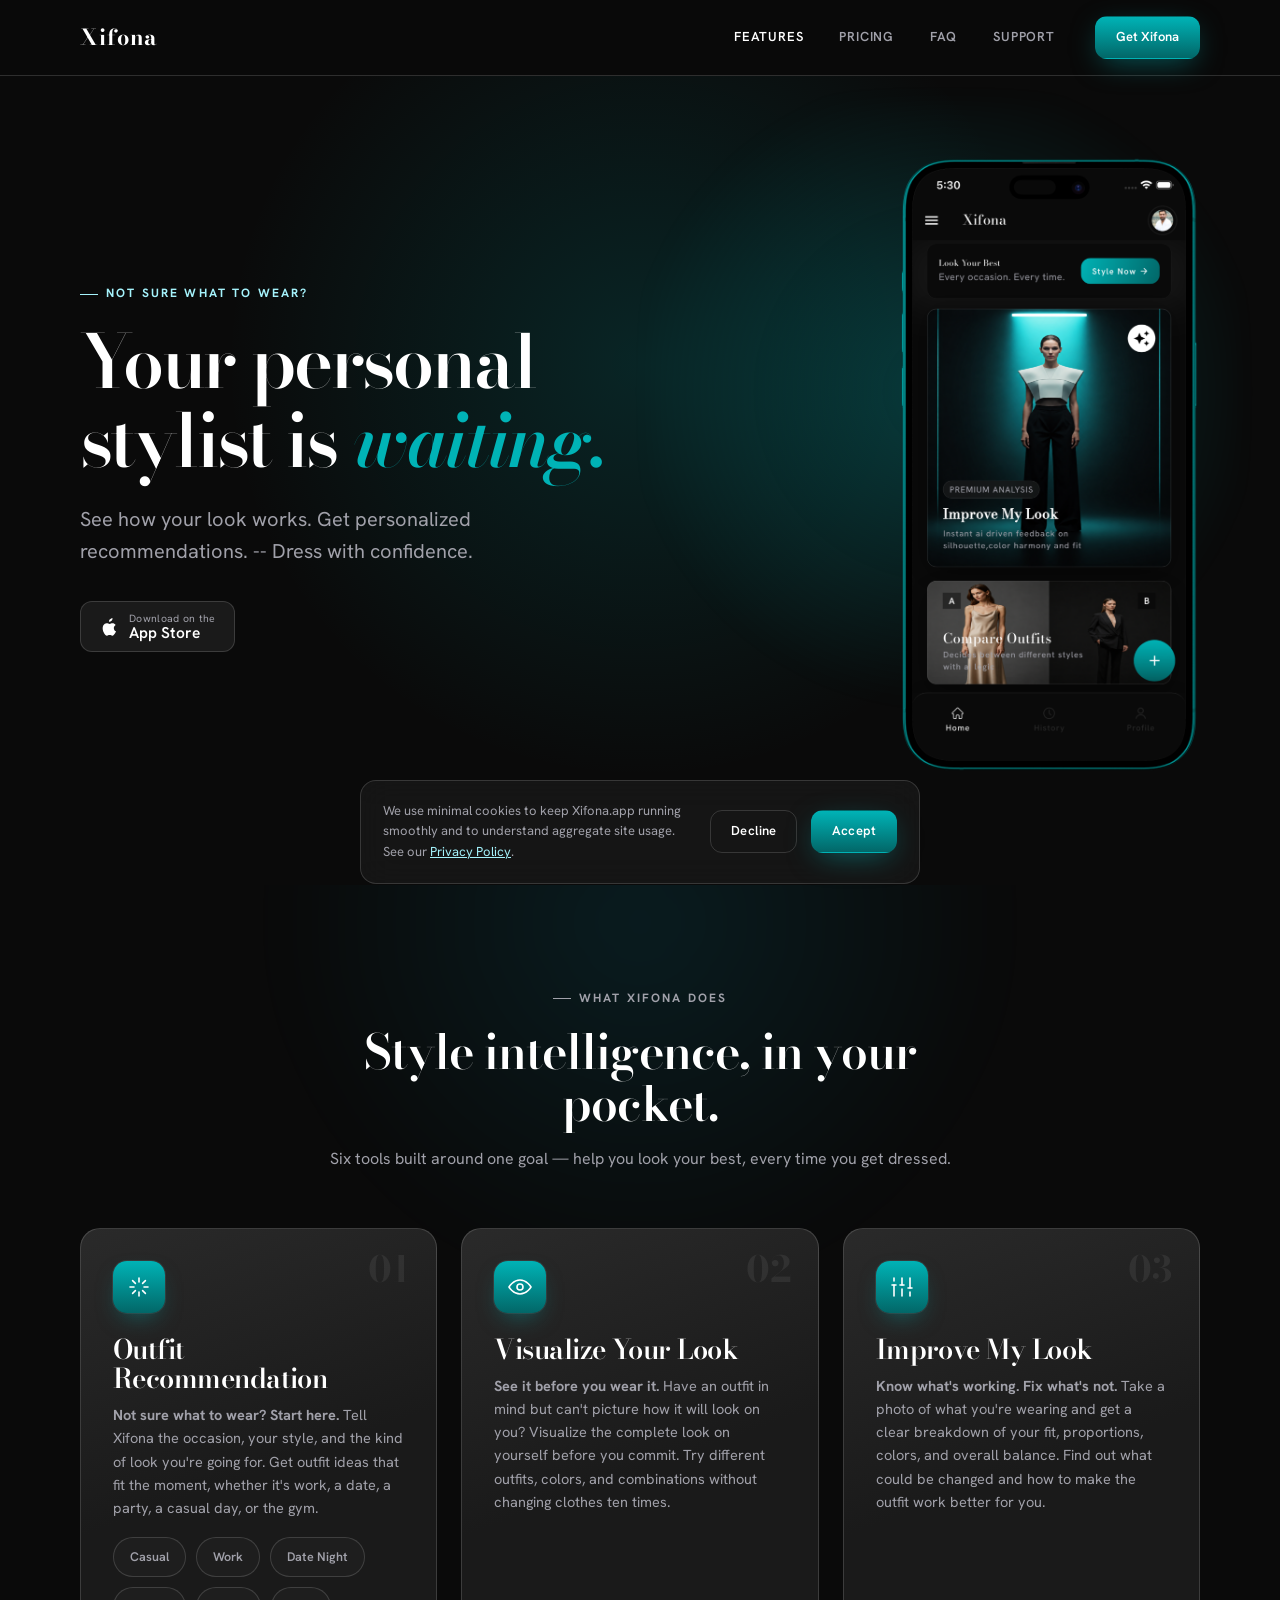
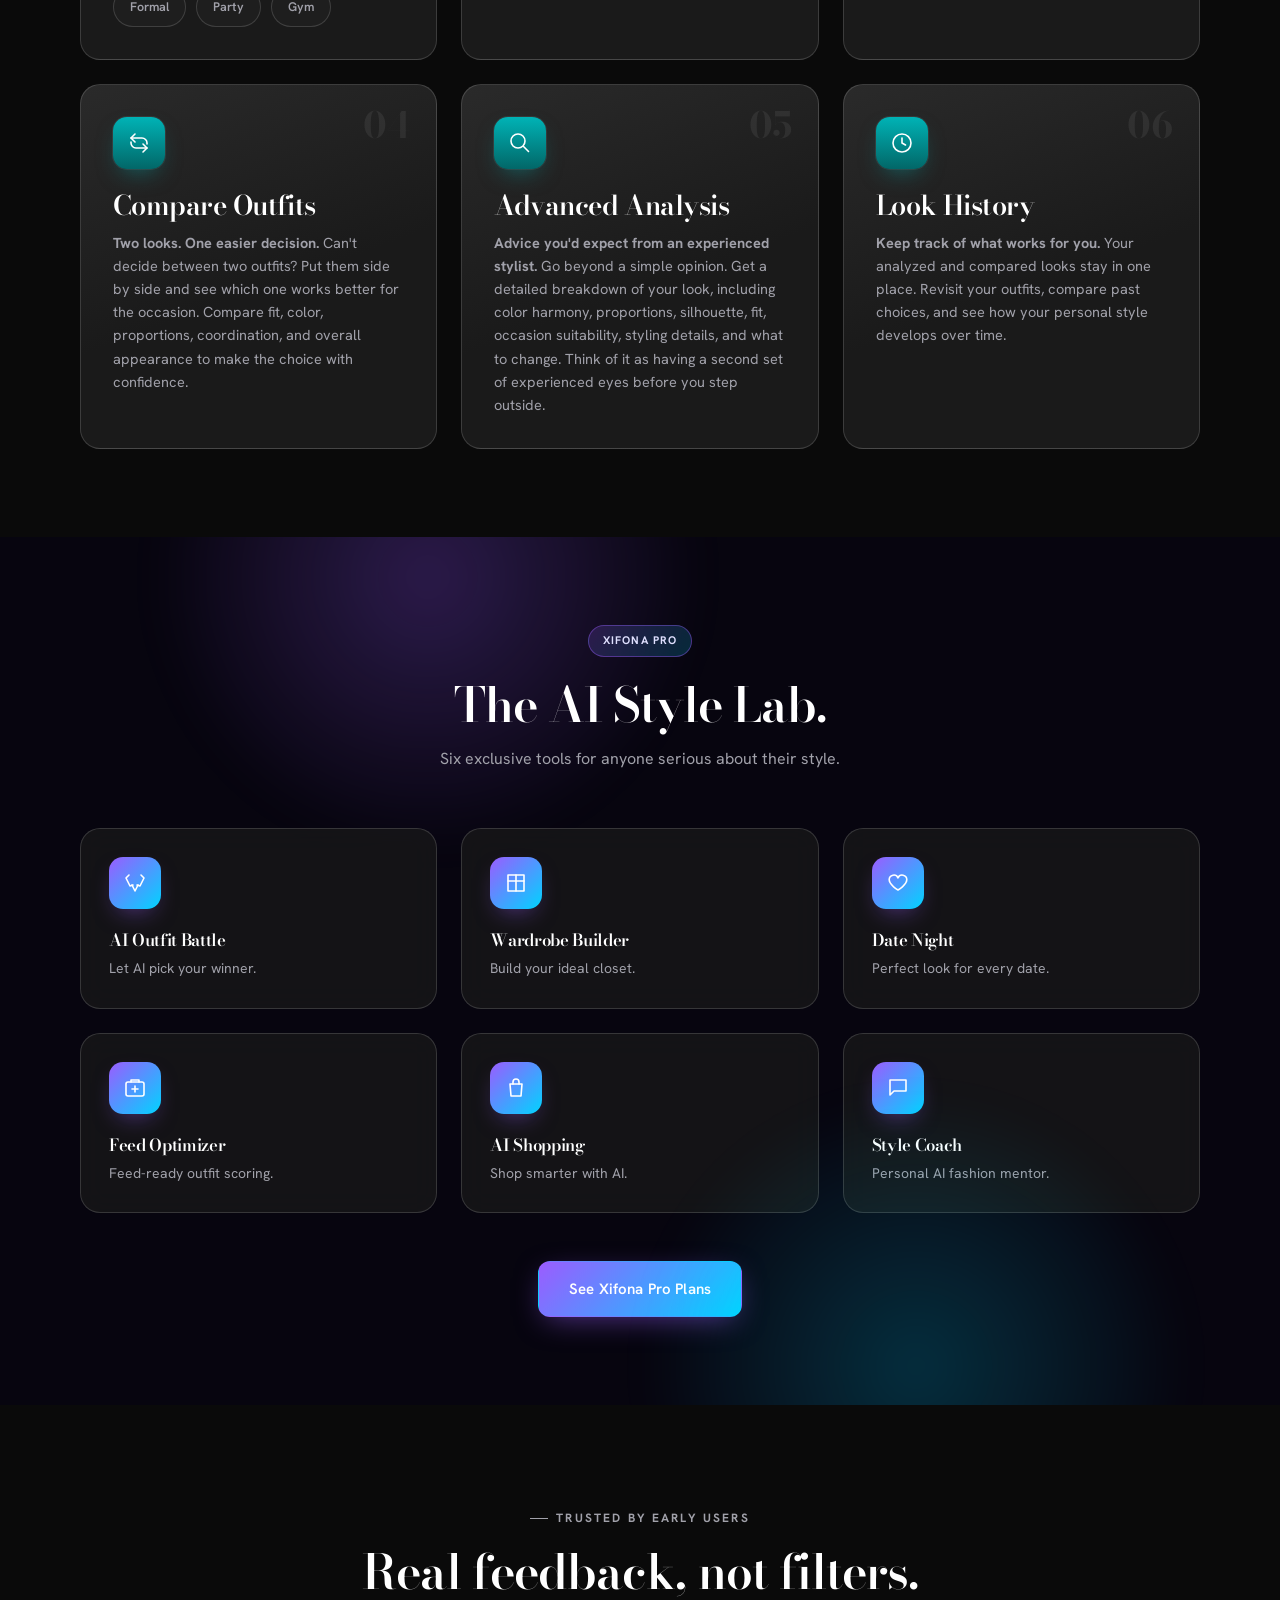
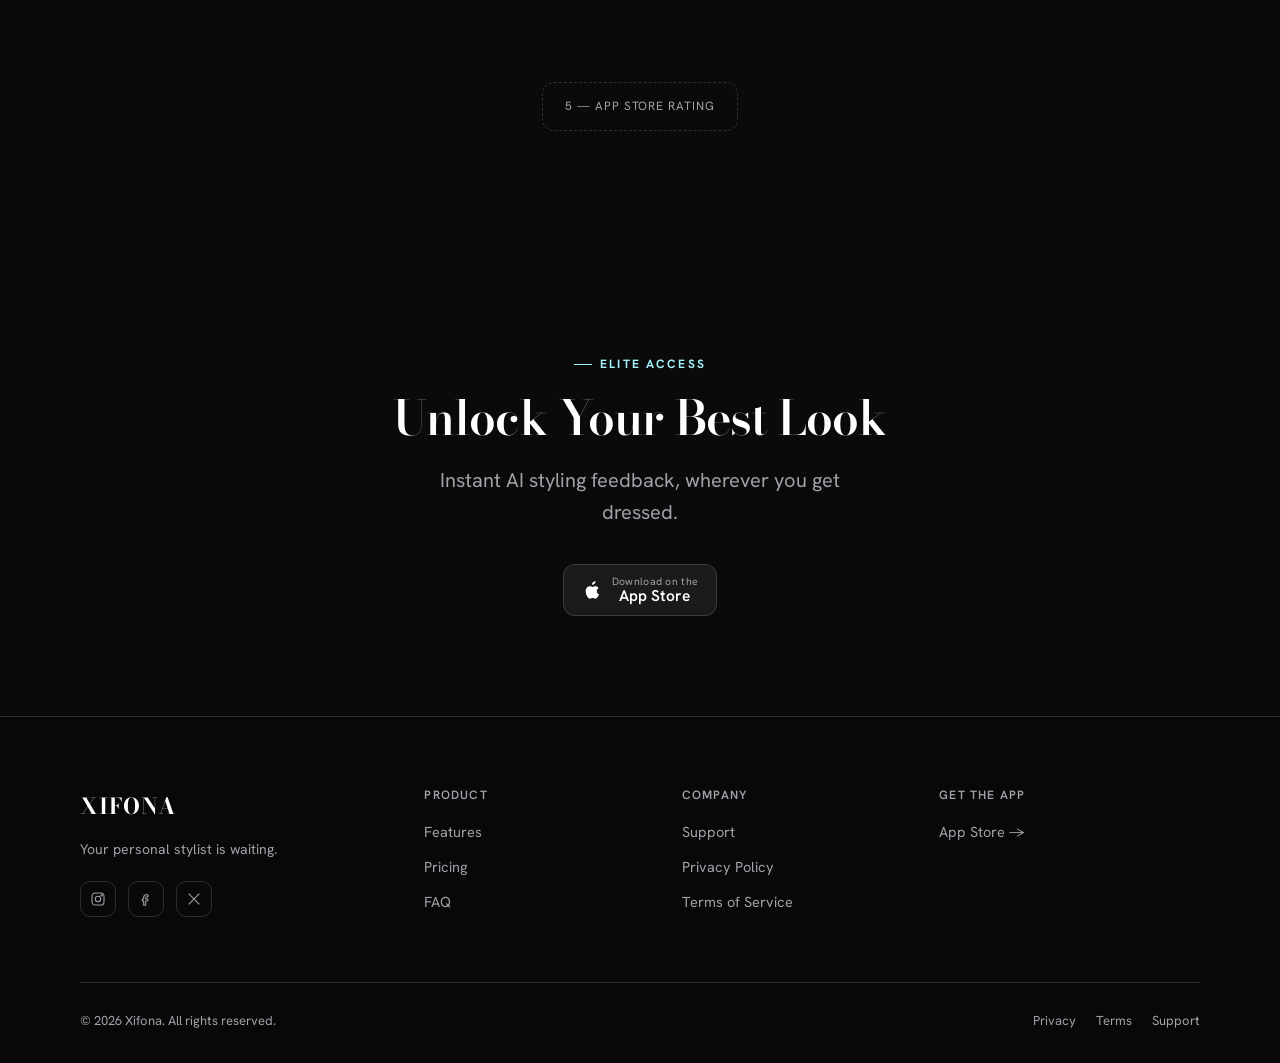
==== commit 1de1a0be: "feat: added to google search console" ====
--- a/index.html
+++ b/index.html
@@ -4,7 +4,7 @@
 <head>
   <meta charset="UTF-8">
   <meta name="viewport" content="width=device-width, initial-scale=1">
-  <title>Xifona — Your AI Personal Stylist</title>
+  <title>Xifona | Personal Styling & Outfit Recommendations</title>
   <meta name="description"
     content="Instant AI feedback on silhouette, color harmony, and fit — from a single photo. Compare outfits, get occasion-based recommendations, and unlock the AI Style Lab with Xifona.">
   <link rel="canonical" href="https://www.xifona.app/">
@@ -12,7 +12,7 @@
   <meta property="og:type" content="website">
   <meta property="og:title" content="Xifona — Your AI Personal Stylist">
   <meta property="og:description"
-    content="Your personal stylist is waiting. Instant AI feedback on silhouette, color harmony, and fit — from a single photo.">
+    content="Discover what to wear with Xifona. Get personalized outfit recommendations, visualize looks, compare outfits, and improve your style.">
   <meta property="og:url" content="https://www.xifona.app/">
   <meta property="og:image" content="https://www.xifona.app/images/og-image.jpg">
   <meta property="og:site_name" content="Xifona">
@@ -32,6 +32,7 @@
     href="https://fonts.googleapis.com/css2?family=Bodoni+Moda:ital,wght@0,500;0,600;0,700;1,500;1,600&amp;family=Hanken+Grotesk:wght@400;500;600;700&amp;display=swap"
     rel="stylesheet">
   <link rel="stylesheet" href="css/style.css">
+  <meta name="p:domain_verify" content="59ca148fe82344d7e6e36d0a5263caa8" />
 
   <!-- Analytics: set ANALYTICS_SNIPPET in .env, then run scripts/generate-config.js. -->
 </head>
@@ -332,10 +333,11 @@
                 <circle cx="12" cy="12" r="4" />
                 <circle cx="17.5" cy="6.5" r="1" />
               </svg></a>
-            <a href="[TIKTOK_URL]" data-cfg-href="TIKTOK_URL" aria-label="TikTok"><svg width="16" height="16"
+            <a href="[FACEBOOK_URL]" data-cfg-href="FACEBOOK_URL" aria-label="Facebook"><svg width="16" height="16"
                 viewBox="0 0 24 24" fill="none" stroke="currentColor" stroke-width="1.6">
-                <path d="M14 3v10.5a3.5 3.5 0 1 1-3-3.46" />
-                <path d="M14 3c.5 2.5 2 4 5 4.5" />
+                <path
+                  d="M15 8.5h-2a1.5 1.5 0 0 0-1.5 1.5v2h3.5l-.5 3H11.5v6.5h-3V15h-2v-3h2v-2.2C8.5 7.3 10 5.5 12.7 5.5H15v3z"
+                  stroke-linejoin="round" />
               </svg></a>
             <a href="[X_URL]" data-cfg-href="X_URL" aria-label="X"><svg width="16" height="16" viewBox="0 0 24 24"
                 fill="none" stroke="currentColor" stroke-width="1.6">
@@ -359,7 +361,6 @@
           <h4>Get The App</h4>
           <div class="footer-store">
             <a href="[APP_STORE_URL]" data-cfg-href="APP_STORE_URL">App Store &rarr;</a>
-            <a href="[PLAY_STORE_URL]" data-cfg-href="PLAY_STORE_URL">Google Play &rarr;</a>
           </div>
         </div>
       </div>
